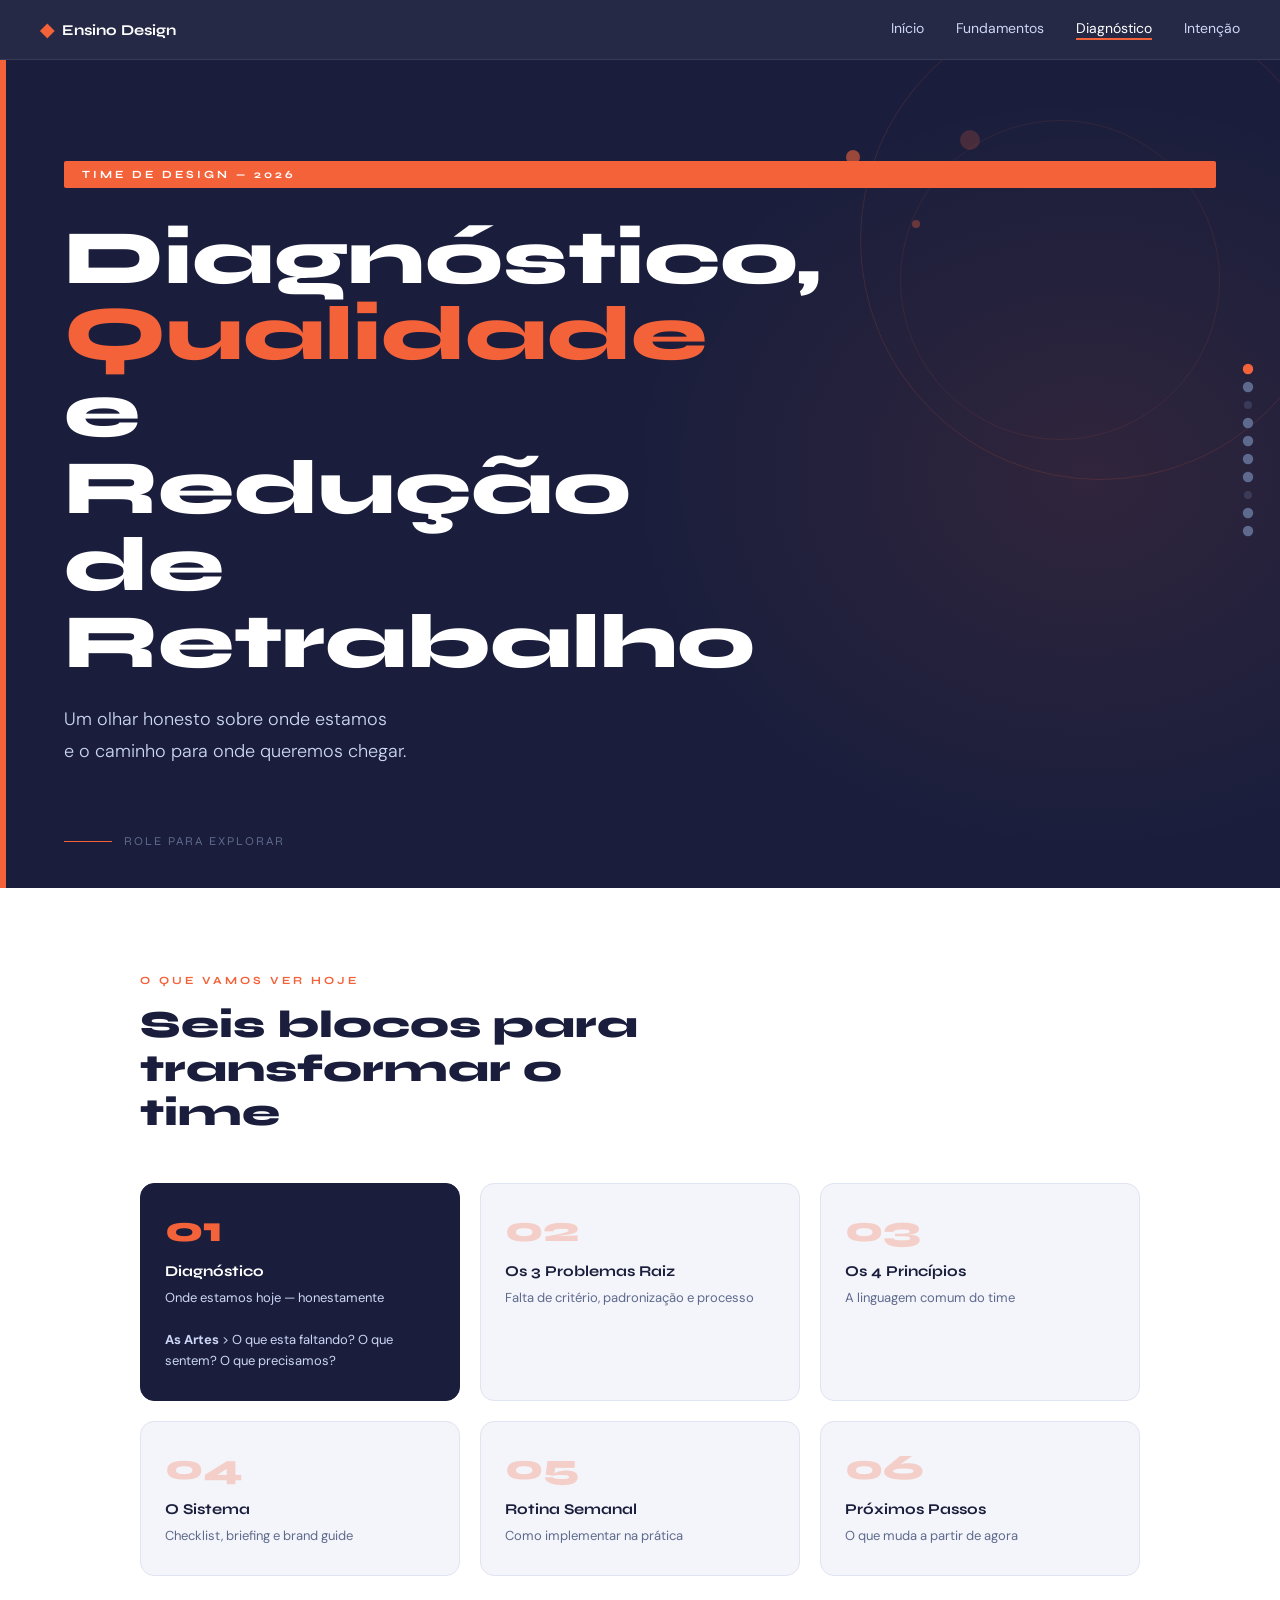
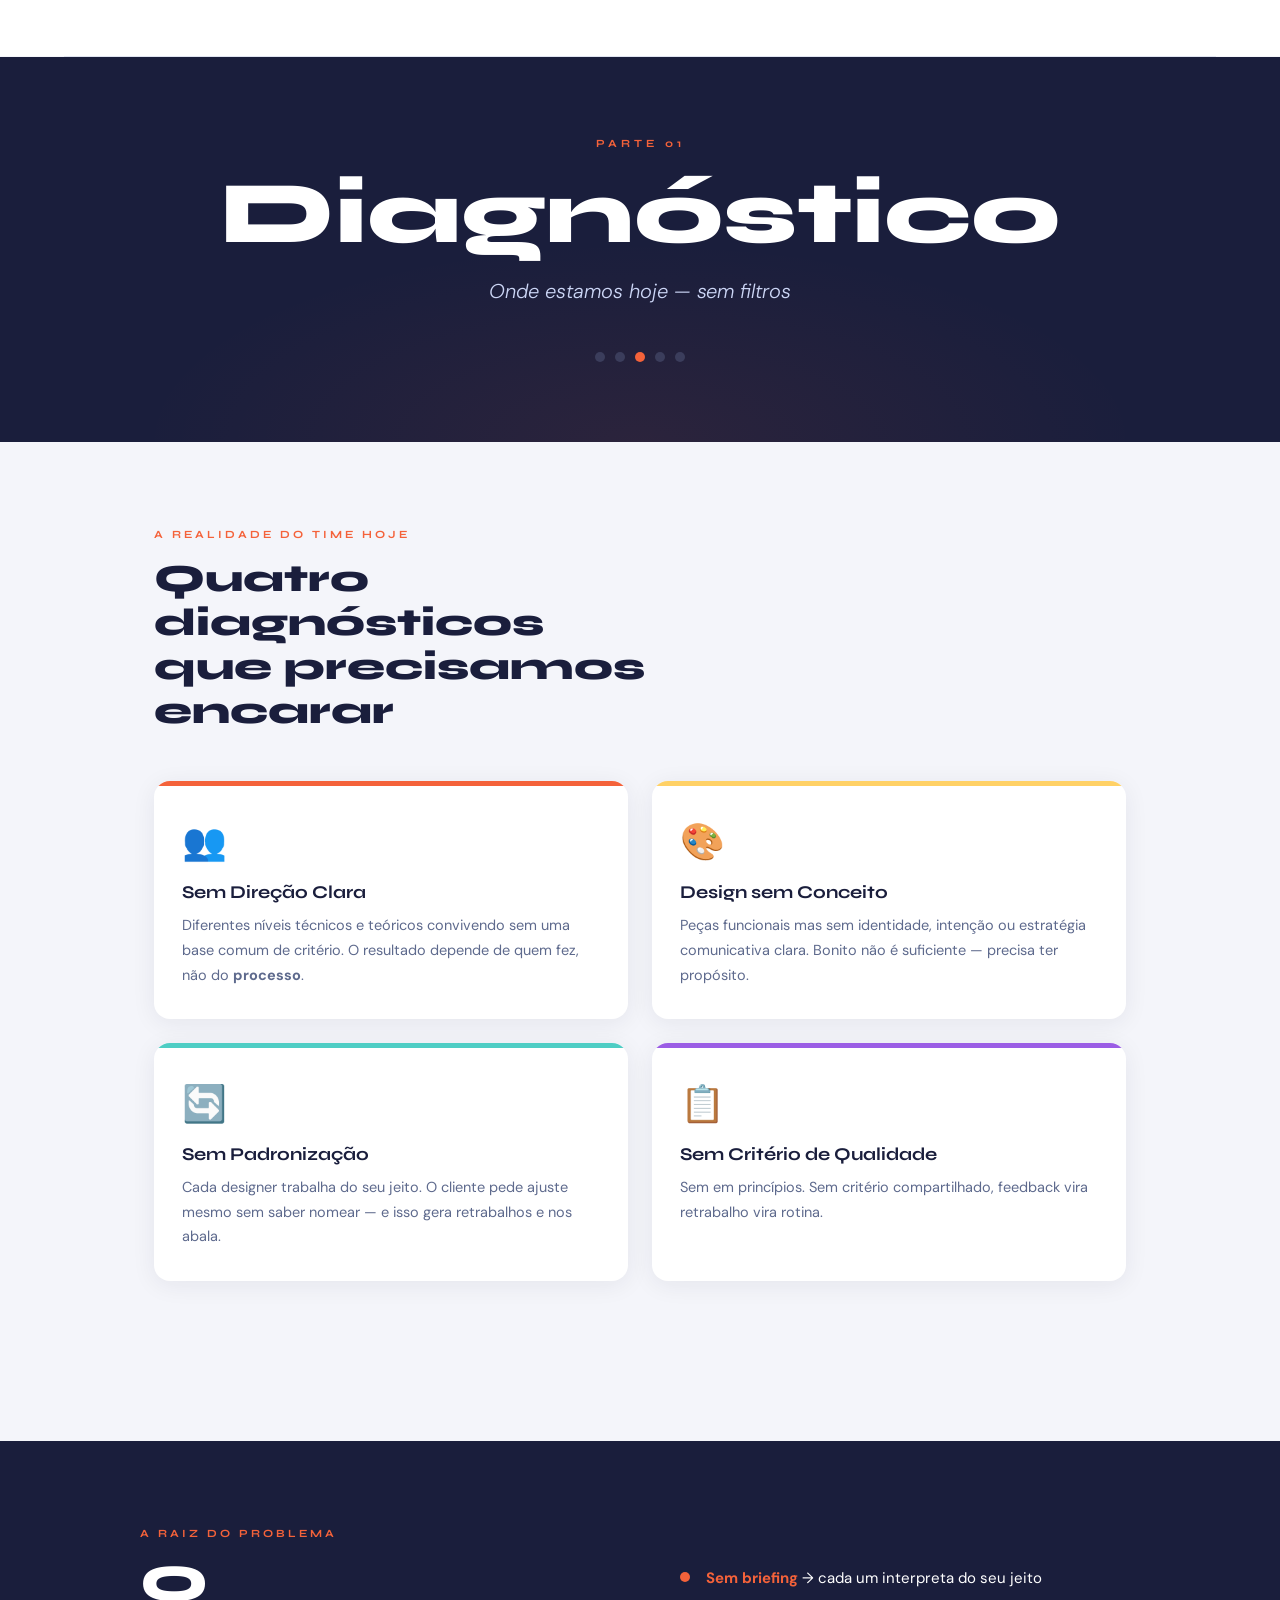
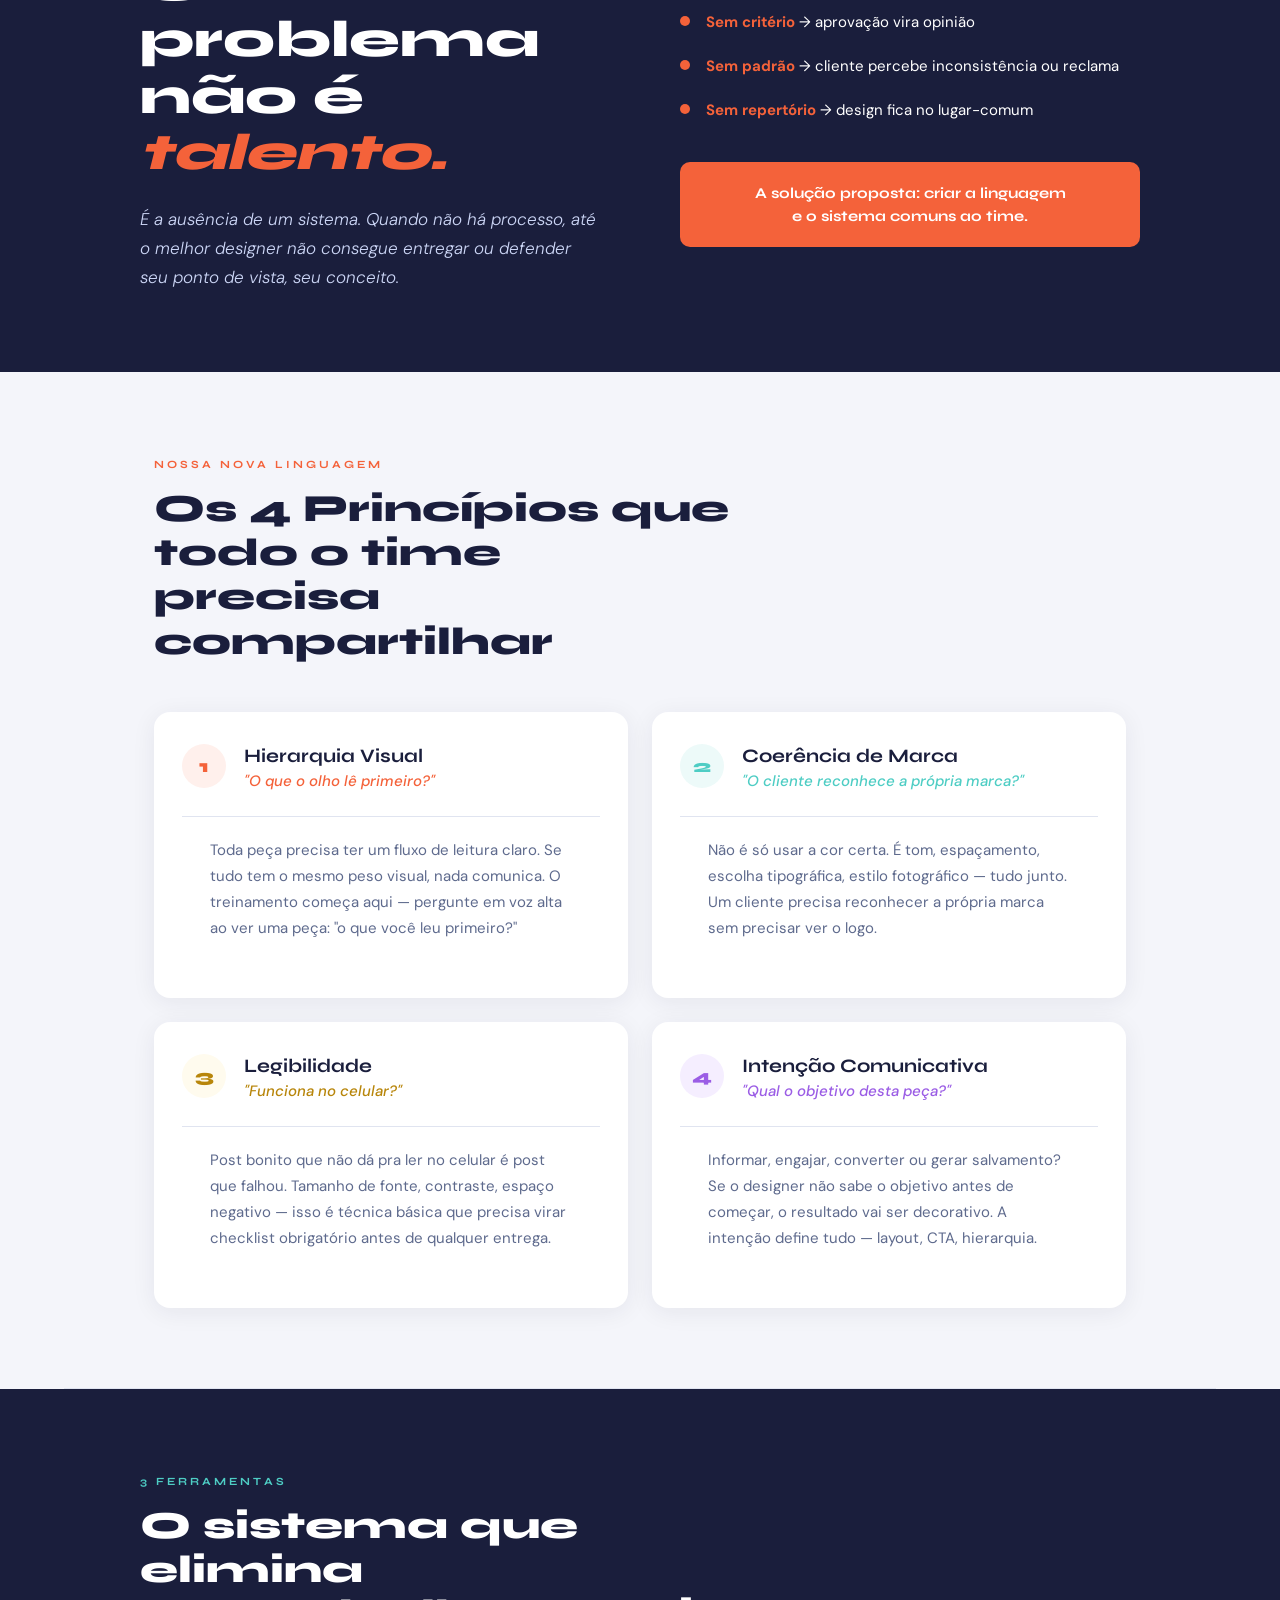
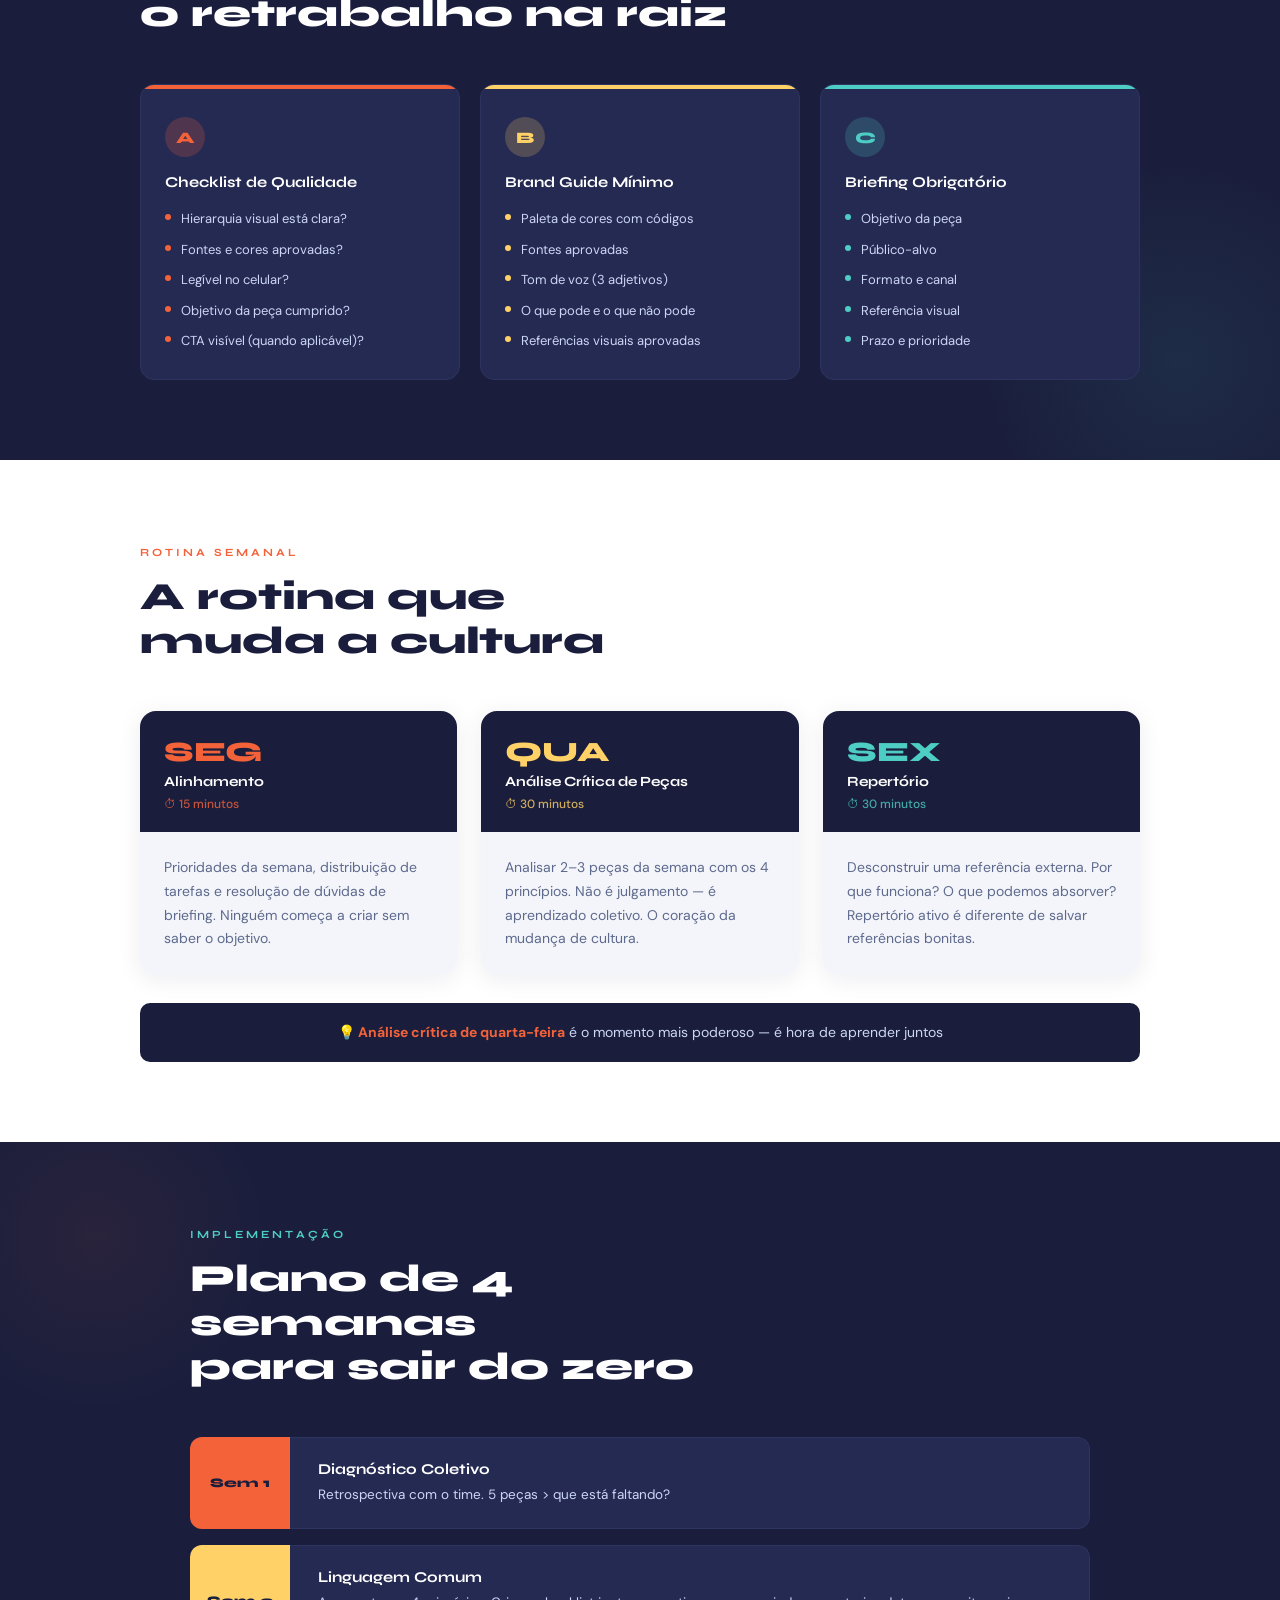
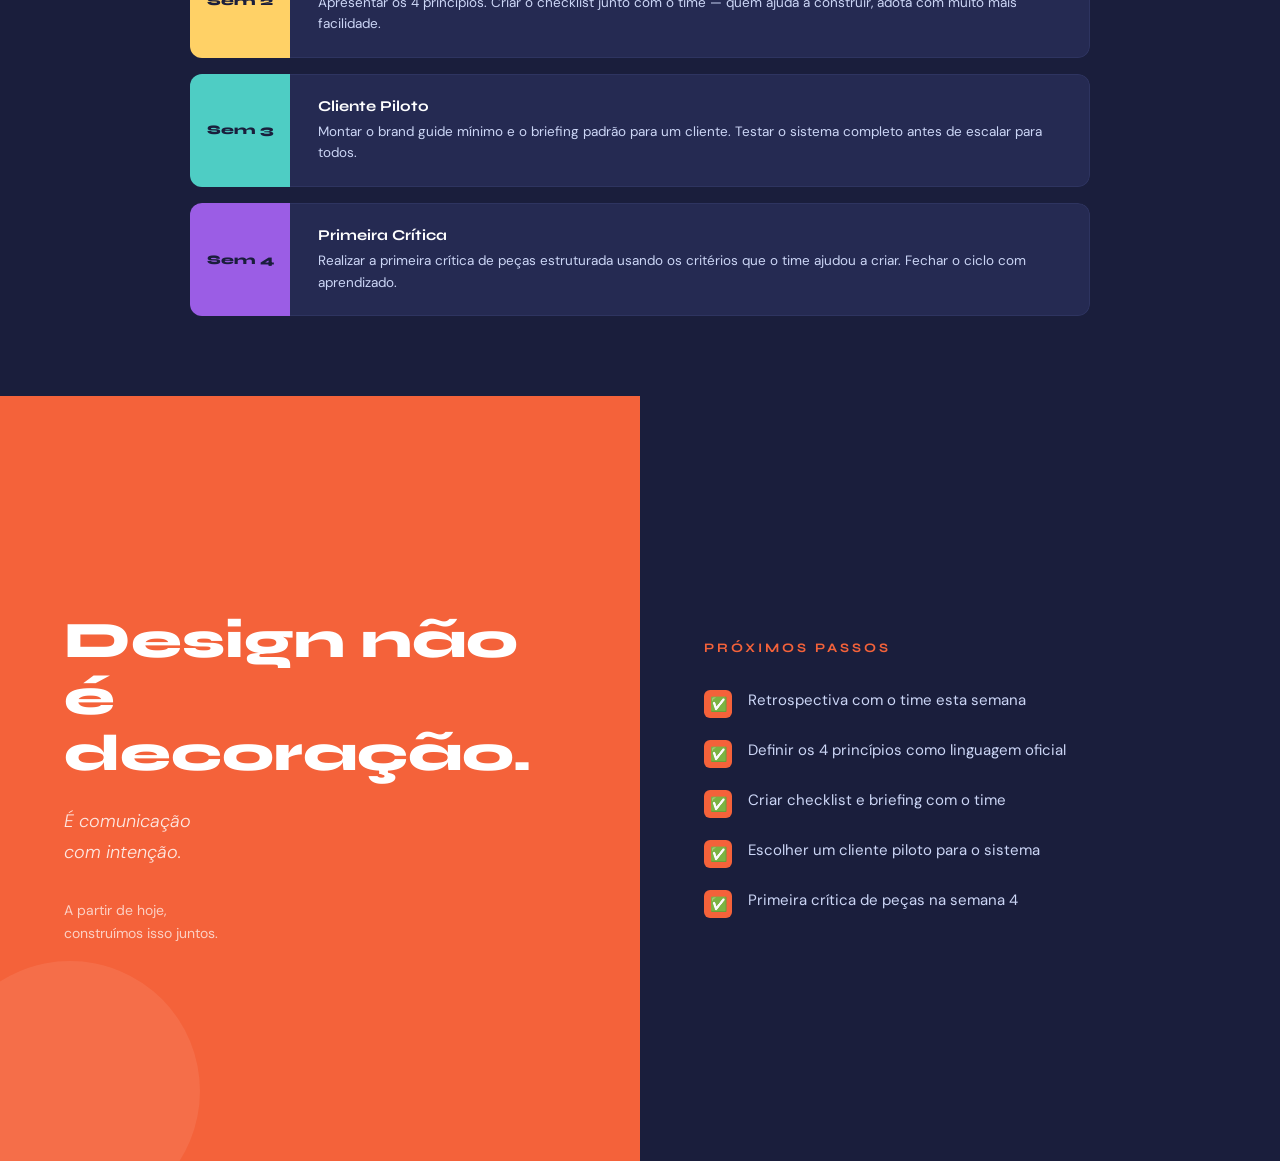
==== diagnostico-time-design.html @ b6995de9 "feat: lança centro de conhecimento em design Adiciona hub central (index.html) com navegação para 3 " ====
<!DOCTYPE html>
<html lang="pt-BR">

<head>
  <meta charset="UTF-8">
  <meta name="viewport" content="width=device-width, initial-scale=1.0">
  <title>Diagnóstico · Time de Design</title>
  <style>
    @import url('https://fonts.googleapis.com/css2?family=Syne:wght@400;600;700;800&family=DM+Sans:ital,wght@0,300;0,400;0,500;1,300&display=swap');

    *,
    *::before,
    *::after {
      box-sizing: border-box;
      margin: 0;
      padding: 0;
    }

    :root {
      --navy: #1A1E3C;
      --navy2: #252A52;
      --navy3: #2E3460;
      --coral: #F4623A;
      --teal: #4ECDC4;
      --yellow: #FFD166;
      --violet: #9B5DE5;
      --white: #FFFFFF;
      --light: #CCD6F6;
      --slate: #5e6a8d;
      --bg: #F4F5FA;
      --border: #E0E4F0;
    }

    html {
      scroll-behavior: smooth;
    }

    body {
      font-family: 'DM Sans', sans-serif;
      background: var(--bg);
      color: var(--navy);
      overflow-x: hidden;
    }

    /* ── UTILITIES ── */
    .section-tag {
      display: inline-block;
      font-family: 'Syne', sans-serif;
      font-size: 11px;
      font-weight: 700;
      letter-spacing: 3px;
      text-transform: uppercase;
      color: var(--coral);
      margin-bottom: 16px;
    }

    .fade-in {
      opacity: 0;
      transform: translateY(28px);
      transition: opacity 0.65s ease, transform 0.65s ease;
    }

    .fade-in.visible {
      opacity: 1;
      transform: translateY(0);
    }

    /* ══════════════════════════════
     SECTION 1 — HERO / CAPA
  ══════════════════════════════ */
    .hero {
      background: var(--navy);
      padding: 80px 64px 100px;
      position: relative;
      overflow: hidden;
      min-height: 92vh;
      display: flex;
      flex-direction: column;
      justify-content: center;
    }

    .hero::before {
      content: '';
      position: absolute;
      inset: 0;
      background: radial-gradient(ellipse 55% 70% at 85% 50%, #F4623A1A 0%, transparent 65%);
    }

    .hero-geo {
      position: absolute;
      right: -60px;
      top: -60px;
      width: 480px;
      height: 480px;
      border-radius: 50%;
      border: 1px solid rgba(244, 98, 58, 0.15);
    }

    .hero-geo2 {
      position: absolute;
      right: 60px;
      top: 60px;
      width: 320px;
      height: 320px;
      border-radius: 50%;
      border: 1px solid rgba(244, 98, 58, 0.1);
    }

    .hero-dot {
      position: absolute;
      border-radius: 50%;
      background: var(--coral);
    }

    .hero-accent {
      position: absolute;
      left: 0;
      top: 0;
      bottom: 0;
      width: 6px;
      background: var(--coral);
    }

    .hero-pill {
      display: inline-block;
      background: var(--coral);
      color: #fff;
      font-family: 'Syne', sans-serif;
      font-size: 11px;
      font-weight: 700;
      letter-spacing: 3px;
      text-transform: uppercase;
      padding: 7px 18px;
      border-radius: 2px;
      margin-bottom: 32px;
      position: relative;
    }

    .hero h1 {
      font-family: 'Syne', sans-serif;
      font-size: clamp(44px, 6vw, 80px);
      font-weight: 800;
      color: var(--white);
      line-height: 1.0;
      max-width: 700px;
      margin-bottom: 24px;
      position: relative;
    }

    .hero h1 span {
      color: var(--coral);
    }

    .hero-sub {
      color: var(--light);
      font-size: 18px;
      font-weight: 300;
      max-width: 500px;
      line-height: 1.75;
      position: relative;
    }

    .hero-scroll {
      position: absolute;
      bottom: 40px;
      left: 64px;
      display: flex;
      align-items: center;
      gap: 12px;
      color: var(--slate);
      font-size: 12px;
      font-family: 'Syne', sans-serif;
      letter-spacing: 2px;
      text-transform: uppercase;
    }

    .hero-scroll-line {
      width: 48px;
      height: 1px;
      background: var(--coral);
    }

    /* ══════════════════════════════
     SECTION 2 — AGENDA
  ══════════════════════════════ */
    .agenda-section {
      background: var(--white);
      padding: 80px 64px;
    }

    .agenda-inner {
      max-width: 1000px;
      margin: 0 auto;
    }

    .agenda-grid {
      display: grid;
      grid-template-columns: repeat(3, 1fr);
      gap: 20px;
      margin-top: 48px;
    }

    .agenda-card {
      background: var(--bg);
      border-radius: 14px;
      padding: 28px 24px;
      border: 1px solid var(--border);
      transition: transform 0.3s, box-shadow 0.3s;
      cursor: default;
    }

    .agenda-card:hover {
      transform: translateY(-5px);
      box-shadow: 0 12px 32px rgba(26, 30, 60, 0.10);
    }

    .agenda-num {
      font-family: 'Syne', sans-serif;
      font-size: 36px;
      font-weight: 800;
      color: var(--coral);
      opacity: 0.25;
      line-height: 1;
      margin-bottom: 14px;
    }

    .agenda-title {
      font-family: 'Syne', sans-serif;
      font-size: 15px;
      font-weight: 700;
      color: var(--navy);
      margin-bottom: 8px;
    }

    .agenda-desc {
      font-size: 13px;
      color: var(--slate);
      line-height: 1.6;
    }

    .agenda-card.highlight {
      background: var(--navy);
      border-color: var(--navy);
    }

    .agenda-card.highlight .agenda-num {
      color: var(--coral);
      opacity: 1;
    }

    .agenda-card.highlight .agenda-title {
      color: var(--white);
    }

    .agenda-card.highlight .agenda-desc {
      color: var(--light);
    }

    /* ══════════════════════════════
     SECTION 3 — DIAGNÓSTICO BANNER
  ══════════════════════════════ */
    .banner-section {
      background: var(--navy);
      padding: 80px 64px;
      text-align: center;
      position: relative;
      overflow: hidden;
    }

    .banner-section::before {
      content: '';
      position: absolute;
      inset: 0;
      background: radial-gradient(ellipse 60% 80% at 50% 100%, #F4623A14, transparent 65%);
    }

    .banner-part {
      font-family: 'Syne', sans-serif;
      font-size: 11px;
      font-weight: 700;
      letter-spacing: 4px;
      text-transform: uppercase;
      color: var(--coral);
      margin-bottom: 20px;
      position: relative;
    }

    .banner-section h2 {
      font-family: 'Syne', sans-serif;
      font-size: clamp(48px, 7vw, 88px);
      font-weight: 800;
      color: var(--white);
      line-height: 1;
      position: relative;
      margin-bottom: 20px;
    }

    .banner-section p {
      font-size: 20px;
      color: var(--light);
      font-weight: 300;
      font-style: italic;
      position: relative;
    }

    .banner-dots {
      display: flex;
      justify-content: center;
      gap: 10px;
      margin-top: 48px;
      position: relative;
    }

    .banner-dot {
      width: 10px;
      height: 10px;
      border-radius: 50%;
      background: var(--slate);
      opacity: 0.4;
    }

    .banner-dot.active {
      background: var(--coral);
      opacity: 1;
    }

    /* ══════════════════════════════
     SECTION 4 — REALIDADE
  ══════════════════════════════ */
    .reality-section {
      padding: 80px 64px;
      max-width: 1100px;
      margin: 0 auto;
    }

    .reality-grid {
      display: grid;
      grid-template-columns: repeat(2, 1fr);
      gap: 24px;
      margin-top: 48px;
    }

    .reality-card {
      background: var(--white);
      border-radius: 16px;
      overflow: hidden;
      box-shadow: 0 4px 24px rgba(26, 30, 60, 0.07);
      transition: transform 0.3s, box-shadow 0.3s;
      cursor: default;
    }

    .reality-card:hover {
      transform: translateY(-6px);
      box-shadow: 0 16px 40px rgba(26, 30, 60, 0.13);
    }

    .reality-bar {
      height: 5px;
    }

    .reality-card-body {
      padding: 32px 28px;
    }

    .reality-icon {
      font-size: 36px;
      margin-bottom: 16px;
      display: block;
    }

    .reality-title {
      font-family: 'Syne', sans-serif;
      font-size: 18px;
      font-weight: 700;
      color: var(--navy);
      margin-bottom: 10px;
    }

    .reality-desc {
      font-size: 14.5px;
      line-height: 1.7;
      color: var(--slate);
    }

    /* ══════════════════════════════
     SECTION 5 — O PROBLEMA
  ══════════════════════════════ */
    .problem-section {
      background: var(--navy);
      padding: 80px 64px;
      position: relative;
      overflow: hidden;
    }

    .problem-inner {
      max-width: 1000px;
      margin: 0 auto;
      display: grid;
      grid-template-columns: 1fr 1fr;
      gap: 80px;
      align-items: center;
    }

    .problem-left h2 {
      font-family: 'Syne', sans-serif;
      font-size: clamp(36px, 4vw, 54px);
      font-weight: 800;
      color: var(--white);
      line-height: 1.1;
      margin-bottom: 24px;
    }

    .problem-left h2 em {
      font-style: italic;
      color: var(--coral);
    }

    .problem-left p {
      font-size: 17px;
      color: var(--light);
      font-weight: 300;
      line-height: 1.7;
      font-style: italic;
    }

    .problem-items {
      display: flex;
      flex-direction: column;
      gap: 20px;
    }

    .problem-item {
      display: flex;
      gap: 16px;
      align-items: flex-start;
    }

    .problem-bullet {
      width: 10px;
      height: 10px;
      border-radius: 50%;
      background: var(--coral);
      flex-shrink: 0;
      margin-top: 6px;
    }

    .problem-text {
      font-size: 15px;
      color: var(--white);
      line-height: 1.6;
    }

    .problem-text strong {
      color: var(--coral);
    }

    .problem-cta {
      margin-top: 40px;
      background: var(--coral);
      border-radius: 10px;
      padding: 20px 28px;
      font-family: 'Syne', sans-serif;
      font-size: 15px;
      font-weight: 700;
      color: var(--white);
      text-align: center;
      line-height: 1.5;
    }

    /* ══════════════════════════════
     SECTION 6 — OS 4 PRINCÍPIOS
  ══════════════════════════════ */
    .principles-section {
      padding: 80px 64px;
      max-width: 1100px;
      margin: 0 auto;
    }

    .principles-grid {
      display: grid;
      grid-template-columns: repeat(2, 1fr);
      gap: 24px;
      margin-top: 48px;
    }

    .principle-card {
      background: var(--white);
      border-radius: 16px;
      overflow: hidden;
      box-shadow: 0 4px 24px rgba(26, 30, 60, 0.07);
      transition: transform 0.3s, box-shadow 0.3s;
      cursor: default;
    }

    .principle-card:hover {
      transform: translateY(-6px);
      box-shadow: 0 16px 40px rgba(26, 30, 60, 0.13);
    }

    .principle-top {
      padding: 32px 28px 24px;
      display: flex;
      align-items: flex-start;
      gap: 18px;
    }

    .principle-badge {
      width: 44px;
      height: 44px;
      border-radius: 50%;
      display: flex;
      align-items: center;
      justify-content: center;
      font-family: 'Syne', sans-serif;
      font-size: 18px;
      font-weight: 800;
      color: var(--navy);
      flex-shrink: 0;
    }

    .principle-heading {
      flex: 1;
    }

    .principle-title {
      font-family: 'Syne', sans-serif;
      font-size: 19px;
      font-weight: 700;
      color: var(--navy);
      margin-bottom: 4px;
    }

    .principle-q {
      font-size: 15px;
      font-weight: 500;
      font-style: italic;
      line-height: 1.4;
    }

    .principle-body {
      padding: 0 28px 28px;
      font-size: 15px;
      line-height: 1.75;
      color: var(--slate);
      border-top: 1px solid var(--border);
      padding-top: 20px;
      margin: 0 28px;
      margin-bottom: 28px;
    }

    /* ══════════════════════════════
     SECTION 7 — O SISTEMA
  ══════════════════════════════ */
    .system-section {
      background: var(--navy);
      padding: 80px 64px;
      position: relative;
      overflow: hidden;
    }

    .system-section::before {
      content: '';
      position: absolute;
      bottom: -100px;
      right: -100px;
      width: 400px;
      height: 400px;
      border-radius: 50%;
      background: radial-gradient(circle, #4ECDC415, transparent 70%);
    }

    .system-inner {
      max-width: 1000px;
      margin: 0 auto;
    }

    .system-grid {
      display: grid;
      grid-template-columns: repeat(3, 1fr);
      gap: 20px;
      margin-top: 48px;
    }

    .system-card {
      background: var(--navy2);
      border-radius: 14px;
      overflow: hidden;
      border: 1px solid var(--navy3);
      transition: transform 0.3s, box-shadow 0.3s;
      cursor: default;
    }

    .system-card:hover {
      transform: translateY(-5px);
      box-shadow: 0 16px 36px rgba(0, 0, 0, 0.3);
    }

    .system-card-top {
      height: 4px;
    }

    .system-card-body {
      padding: 28px 24px;
    }

    .system-letter {
      width: 40px;
      height: 40px;
      border-radius: 50%;
      display: flex;
      align-items: center;
      justify-content: center;
      font-family: 'Syne', sans-serif;
      font-size: 16px;
      font-weight: 800;
      color: var(--navy);
      margin-bottom: 16px;
    }

    .system-title {
      font-family: 'Syne', sans-serif;
      font-size: 15px;
      font-weight: 700;
      color: var(--white);
      margin-bottom: 18px;
    }

    .system-items {
      display: flex;
      flex-direction: column;
      gap: 11px;
    }

    .system-item {
      display: flex;
      align-items: flex-start;
      gap: 10px;
      font-size: 13px;
      color: var(--light);
      line-height: 1.5;
    }

    .system-item-dot {
      width: 6px;
      height: 6px;
      border-radius: 50%;
      flex-shrink: 0;
      margin-top: 5px;
    }

    /* ══════════════════════════════
     SECTION 8 — ROTINA SEMANAL
  ══════════════════════════════ */
    .routine-section {
      padding: 80px 64px;
      background: var(--white);
    }

    .routine-inner {
      max-width: 1000px;
      margin: 0 auto;
    }

    .routine-grid {
      display: grid;
      grid-template-columns: repeat(3, 1fr);
      gap: 24px;
      margin-top: 48px;
    }

    .routine-card {
      border-radius: 16px;
      overflow: hidden;
      box-shadow: 0 4px 24px rgba(26, 30, 60, 0.08);
      transition: transform 0.3s, box-shadow 0.3s;
      cursor: default;
    }

    .routine-card:hover {
      transform: translateY(-6px);
      box-shadow: 0 16px 40px rgba(26, 30, 60, 0.14);
    }

    .routine-header {
      background: var(--navy);
      padding: 24px 24px 20px;
      position: relative;
    }

    .routine-day {
      font-family: 'Syne', sans-serif;
      font-size: 28px;
      font-weight: 800;
      margin-bottom: 4px;
    }

    .routine-name {
      font-family: 'Syne', sans-serif;
      font-size: 14px;
      font-weight: 700;
      color: var(--white);
    }

    .routine-time {
      font-size: 12px;
      font-weight: 500;
      margin-top: 6px;
      opacity: 0.8;
    }

    .routine-body {
      background: var(--bg);
      padding: 24px;
      font-size: 14px;
      color: var(--slate);
      line-height: 1.7;
      min-height: 100px;
    }

    .routine-note {
      background: var(--navy);
      border-radius: 10px;
      padding: 18px 24px;
      margin-top: 28px;
      font-size: 14px;
      color: var(--light);
      line-height: 1.6;
      text-align: center;
    }

    .routine-note strong {
      color: var(--coral);
    }

    /* ══════════════════════════════
     SECTION 9 — PLANO 4 SEMANAS
  ══════════════════════════════ */
    .plan-section {
      background: var(--navy);
      padding: 80px 64px;
      position: relative;
      overflow: hidden;
    }

    .plan-section::before {
      content: '';
      position: absolute;
      top: -80px;
      left: -80px;
      width: 350px;
      height: 350px;
      border-radius: 50%;
      background: radial-gradient(circle, #F4623A12, transparent 70%);
    }

    .plan-inner {
      max-width: 900px;
      margin: 0 auto;
    }

    .plan-items {
      display: flex;
      flex-direction: column;
      gap: 16px;
      margin-top: 48px;
    }

    .plan-item {
      display: grid;
      grid-template-columns: 100px 1fr;
      gap: 0;
      border-radius: 12px;
      overflow: hidden;
      transition: transform 0.3s;
      cursor: default;
    }

    .plan-item:hover {
      transform: translateX(6px);
    }

    .plan-week {
      display: flex;
      align-items: center;
      justify-content: center;
      font-family: 'Syne', sans-serif;
      font-size: 13px;
      font-weight: 800;
      color: var(--navy);
      padding: 24px 12px;
      text-align: center;
    }

    .plan-content {
      background: var(--navy2);
      padding: 22px 28px;
      border: 1px solid var(--navy3);
      border-left: none;
      border-radius: 0 12px 12px 0;
    }

    .plan-title {
      font-family: 'Syne', sans-serif;
      font-size: 15px;
      font-weight: 700;
      color: var(--white);
      margin-bottom: 6px;
    }

    .plan-desc {
      font-size: 13.5px;
      color: var(--light);
      line-height: 1.6;
    }

    .plan-footer {
      margin-top: 32px;
      background: var(--coral);
      border-radius: 10px;
      padding: 18px 28px;
      text-align: center;
      font-family: 'Syne', sans-serif;
      font-size: 14px;
      font-weight: 700;
      color: var(--white);
    }

    /* ══════════════════════════════
     SECTION 10 — ENCERRAMENTO
  ══════════════════════════════ */
    .closing-section {
      display: grid;
      grid-template-columns: 1fr 1fr;
      min-height: 85vh;
    }

    .closing-left {
      background: var(--coral);
      padding: 80px 64px;
      display: flex;
      flex-direction: column;
      justify-content: center;
      position: relative;
      overflow: hidden;
    }

    .closing-left::before {
      content: '';
      position: absolute;
      bottom: -60px;
      left: -60px;
      width: 260px;
      height: 260px;
      border-radius: 50%;
      background: rgba(255, 255, 255, 0.08);
    }

    .closing-left h2 {
      font-family: 'Syne', sans-serif;
      font-size: clamp(36px, 4vw, 56px);
      font-weight: 800;
      color: var(--white);
      line-height: 1.1;
      position: relative;
      margin-bottom: 24px;
    }

    .closing-left p {
      font-size: 18px;
      color: rgba(255, 255, 255, 0.85);
      font-style: italic;
      font-weight: 300;
      line-height: 1.7;
      position: relative;
      margin-bottom: 32px;
    }

    .closing-left small {
      font-size: 14px;
      color: rgba(255, 255, 255, 0.7);
      position: relative;
      line-height: 1.6;
    }

    .closing-right {
      background: var(--navy);
      padding: 80px 64px;
      display: flex;
      flex-direction: column;
      justify-content: center;
    }

    .closing-right h3 {
      font-family: 'Syne', sans-serif;
      font-size: 13px;
      font-weight: 700;
      letter-spacing: 3px;
      text-transform: uppercase;
      color: var(--coral);
      margin-bottom: 32px;
    }

    .closing-steps {
      display: flex;
      flex-direction: column;
      gap: 20px;
    }

    .closing-step {
      display: flex;
      align-items: flex-start;
      gap: 16px;
    }

    .closing-check {
      width: 28px;
      height: 28px;
      border-radius: 6px;
      background: var(--coral);
      display: flex;
      align-items: center;
      justify-content: center;
      font-size: 14px;
      flex-shrink: 0;
      margin-top: 2px;
    }

    .closing-step-text {
      font-size: 15px;
      color: var(--light);
      line-height: 1.6;
    }

    /* ── NAV DOTS ── */
    .nav-dots {
      position: fixed;
      right: 28px;
      top: 50%;
      transform: translateY(-50%);
      display: flex;
      flex-direction: column;
      gap: 10px;
      z-index: 100;
    }

    .nav-dot {
      width: 8px;
      height: 8px;
      border-radius: 50%;
      background: var(--slate);
      opacity: 0.35;
      cursor: pointer;
      transition: all 0.3s;
      border: none;
      padding: 0;
    }

    .nav-dot.active,
    .nav-dot:hover {
      background: var(--coral);
      opacity: 1;
      transform: scale(1.3);
    }

    /* ── DIVIDER ── */
    .section-divider {
      height: 1px;
      background: var(--border);
      margin: 0 64px;
    }

    @media (max-width: 860px) {

      .hero,
      .agenda-section,
      .banner-section,
      .reality-section,
      .problem-section,
      .principles-section,
      .system-section,
      .routine-section,
      .plan-section {
        padding: 60px 32px;
      }

      .agenda-grid,
      .system-grid,
      .routine-grid {
        grid-template-columns: 1fr;
      }

      .reality-grid,
      .principles-grid {
        grid-template-columns: 1fr;
      }

      .problem-inner {
        grid-template-columns: 1fr;
        gap: 40px;
      }

      .closing-section {
        grid-template-columns: 1fr;
      }

      .closing-left,
      .closing-right {
        padding: 60px 32px;
      }

      .plan-item {
        grid-template-columns: 80px 1fr;
      }

      .nav-dots {
        display: none;
      }

      .section-divider {
        margin: 0 32px;
      }

      .hero-scroll {
        left: 32px;
      }
    }

  /* ── GLOBAL NAV HEADER ── */
  .site-header {
    position: fixed;
    top: 0; left: 0; right: 0;
    height: 60px;
    background: rgba(26, 30, 60, 0.95);
    backdrop-filter: blur(8px);
    -webkit-backdrop-filter: blur(8px);
    border-bottom: 1px solid rgba(255,255,255,0.08);
    display: flex;
    align-items: center;
    justify-content: space-between;
    padding: 0 40px;
    z-index: 200;
  }
  .site-header-logo {
    font-family: 'Syne', sans-serif;
    font-weight: 700;
    font-size: 15px;
    color: var(--white);
    text-decoration: none;
    display: flex;
    align-items: center;
    gap: 8px;
  }
  .site-header-logo-mark {
    color: var(--coral);
    font-size: 18px;
  }
  .site-header-nav {
    display: flex;
    align-items: center;
    gap: 32px;
  }
  .site-header-nav a {
    font-family: 'DM Sans', sans-serif;
    font-size: 14px;
    color: var(--light);
    text-decoration: none;
    position: relative;
    padding-bottom: 3px;
    transition: color 0.2s;
  }
  .site-header-nav a::after {
    content: '';
    position: absolute;
    bottom: 0; left: 0; right: 0;
    height: 2px;
    background: var(--coral);
    transform: scaleX(0);
    transition: transform 0.2s;
  }
  .site-header-nav a:hover,
  .site-header-nav a.active { color: var(--white); }
  .site-header-nav a:hover::after,
  .site-header-nav a.active::after { transform: scaleX(1); }
  .nav-hamburger {
    display: none;
    background: none;
    border: none;
    color: var(--white);
    font-size: 22px;
    cursor: pointer;
    padding: 4px 8px;
    line-height: 1;
  }
  .nav-mobile {
    display: none;
    position: fixed;
    top: 60px; left: 0; right: 0;
    background: var(--navy2, #252A52);
    flex-direction: column;
    padding: 8px 0;
    z-index: 199;
    border-bottom: 2px solid var(--coral);
  }
  .nav-mobile.open { display: flex; }
  .nav-mobile a {
    font-family: 'DM Sans', sans-serif;
    font-size: 16px;
    color: var(--light);
    text-decoration: none;
    padding: 14px 40px;
    transition: background 0.15s, color 0.15s;
  }
  .nav-mobile a:hover,
  .nav-mobile a.active {
    background: rgba(244,98,58,0.1);
    color: var(--white);
  }
  @media (max-width: 768px) {
    .site-header { padding: 0 24px; }
    .site-header-nav { display: none; }
    .nav-hamburger { display: block; }
  }
  body { padding-top: 60px; }
  </style>
</head>

<body>

  <header class="site-header">
    <a href="index.html" class="site-header-logo">
      <span class="site-header-logo-mark">◆</span>
      Ensino Design
    </a>
    <nav class="site-header-nav" aria-label="Navegação principal">
      <a href="index.html">Início</a>
      <a href="fundamentosdodesign.html">Fundamentos</a>
      <a href="diagnostico-time-design.html" class="active">Diagnóstico</a>
      <a href="intencao-comunicativa.html">Intenção</a>
    </nav>
    <button class="nav-hamburger" id="nav-hamburger" aria-label="Menu" aria-expanded="false">≡</button>
  </header>
  <nav class="nav-mobile" id="nav-mobile" aria-label="Navegação mobile">
    <a href="index.html">Início</a>
    <a href="fundamentosdodesign.html">Fundamentos</a>
    <a href="diagnostico-time-design.html" class="active">Diagnóstico</a>
    <a href="intencao-comunicativa.html">Intenção</a>
  </nav>

  <!-- NAV DOTS -->
  <nav class="nav-dots" aria-label="Navegação por seções">
    <button class="nav-dot active" data-section="0" title="Capa"></button>
    <button class="nav-dot" data-section="1" title="Agenda"></button>
    <button class="nav-dot" data-section="2" title="Diagnóstico"></button>
    <button class="nav-dot" data-section="3" title="Realidade"></button>
    <button class="nav-dot" data-section="4" title="O Problema"></button>
    <button class="nav-dot" data-section="5" title="4 Princípios"></button>
    <button class="nav-dot" data-section="6" title="O Sistema"></button>
    <button class="nav-dot" data-section="7" title="Rotina"></button>
    <button class="nav-dot" data-section="8" title="Plano"></button>
    <button class="nav-dot" data-section="9" title="Encerramento"></button>
  </nav>

  <!-- ══ 1. CAPA ══ -->
  <section class="hero" data-section="0">
    <div class="hero-accent"></div>
    <div class="hero-geo"></div>
    <div class="hero-geo2"></div>
    <div class="hero-dot" style="width:14px;height:14px;right:420px;top:90px;opacity:0.6"></div>
    <div class="hero-dot" style="width:8px;height:8px;right:360px;top:160px;opacity:0.35"></div>
    <div class="hero-dot" style="width:20px;height:20px;right:300px;top:70px;opacity:0.2"></div>

    <div class="hero-pill fade-in">Time de Design — 2026</div>
    <h1 class="fade-in" style="transition-delay:0.1s">
      Diagnóstico,<br>
      <span>Qualidade</span> e<br>
      Redução de<br>Retrabalho
    </h1>
    <p class="hero-sub fade-in" style="transition-delay:0.2s">
      Um olhar honesto sobre onde estamos<br>e o caminho para onde queremos chegar.
    </p>

    <div class="hero-scroll">
      <div class="hero-scroll-line"></div>
      Role para explorar
    </div>
  </section>

  <!-- ══ 2. AGENDA ══ -->
  <section class="agenda-section" data-section="1">
    <div class="agenda-inner fade-in">
      <div class="section-tag">O que vamos ver hoje</div>
      <h2
        style="font-family:'Syne',sans-serif;font-size:clamp(28px,3vw,40px);font-weight:800;color:var(--navy);max-width:560px;line-height:1.15">
        Seis blocos para<br>transformar o time
      </h2>
      <div class="agenda-grid">
        <div class="agenda-card highlight fade-in" style="transition-delay:0.05s">
          <div class="agenda-num">01</div>
          <div class="agenda-title">Diagnóstico</div>
          <div class="agenda-desc">Onde estamos hoje — honestamente</div> <br>
          <div class="agenda-desc"><strong>As Artes </strong> > O que esta faltando? O que sentem? O que precisamos?
          </div>
        </div>
        <div class="agenda-card fade-in" style="transition-delay:0.1s">
          <div class="agenda-num">02</div>
          <div class="agenda-title">Os 3 Problemas Raiz</div>
          <div class="agenda-desc">Falta de critério, padronização e processo</div>
        </div>
        <div class="agenda-card fade-in" style="transition-delay:0.15s">
          <div class="agenda-num">03</div>
          <div class="agenda-title">Os 4 Princípios</div>
          <div class="agenda-desc">A linguagem comum do time</div>
        </div>
        <div class="agenda-card fade-in" style="transition-delay:0.2s">
          <div class="agenda-num">04</div>
          <div class="agenda-title">O Sistema</div>
          <div class="agenda-desc">Checklist, briefing e brand guide</div>
        </div>
        <div class="agenda-card fade-in" style="transition-delay:0.25s">
          <div class="agenda-num">05</div>
          <div class="agenda-title">Rotina Semanal</div>
          <div class="agenda-desc">Como implementar na prática</div>
        </div>
        <div class="agenda-card fade-in" style="transition-delay:0.3s">
          <div class="agenda-num">06</div>
          <div class="agenda-title">Próximos Passos</div>
          <div class="agenda-desc">O que muda a partir de agora</div>
        </div>
      </div>
    </div>
  </section>

  <div class="section-divider"></div>

  <!-- ══ 3. BANNER DIAGNÓSTICO ══ -->
  <section class="banner-section" data-section="2">
    <div class="banner-part fade-in">Parte 01</div>
    <h2 class="fade-in" style="transition-delay:0.1s">Diagnóstico</h2>
    <p class="fade-in" style="transition-delay:0.2s">Onde estamos hoje — sem filtros</p>
    <div class="banner-dots fade-in" style="transition-delay:0.3s">
      <div class="banner-dot"></div>
      <div class="banner-dot"></div>
      <div class="banner-dot active"></div>
      <div class="banner-dot"></div>
      <div class="banner-dot"></div>
    </div>
  </section>

  <!-- ══ 4. REALIDADE ══ -->
  <section style="padding:0 0 80px;background:var(--bg)" data-section="3">
    <div class="reality-section" style="padding-top:80px">
      <div class="section-tag fade-in">A realidade do time hoje</div>
      <h2 class="fade-in"
        style="font-family:'Syne',sans-serif;font-size:clamp(28px,3vw,40px);font-weight:800;color:var(--navy);max-width:520px;line-height:1.15;transition-delay:0.05s">
        Quatro diagnósticos<br>que precisamos encarar
      </h2>
      <div class="reality-grid">
        <div class="reality-card fade-in" style="transition-delay:0.1s">
          <div class="reality-bar" style="background:var(--coral)"></div>
          <div class="reality-card-body">
            <span class="reality-icon">👥</span>
            <div class="reality-title">Sem Direção Clara</div>
            <div class="reality-desc">Diferentes níveis técnicos e teóricos convivendo sem uma base comum de critério. O
              resultado depende de quem fez, não do <strong>processo</strong>.</div>
          </div>
        </div>
        <div class="reality-card fade-in" style="transition-delay:0.15s">
          <div class="reality-bar" style="background:var(--yellow)"></div>
          <div class="reality-card-body">
            <span class="reality-icon">🎨</span>
            <div class="reality-title">Design sem Conceito</div>
            <div class="reality-desc">Peças funcionais mas sem identidade, intenção ou estratégia comunicativa clara.
              Bonito não é suficiente — precisa ter propósito.</div>
          </div>
        </div>
        <div class="reality-card fade-in" style="transition-delay:0.2s">
          <div class="reality-bar" style="background:var(--teal)"></div>
          <div class="reality-card-body">
            <span class="reality-icon">🔄</span>
            <div class="reality-title">Sem Padronização</div>
            <div class="reality-desc">Cada designer trabalha do seu jeito. O cliente pede ajuste mesmo sem
              saber nomear — e isso gera retrabalhos e nos abala.</div>
          </div>
        </div>
        <div class="reality-card fade-in" style="transition-delay:0.25s">
          <div class="reality-bar" style="background:var(--violet)"></div>
          <div class="reality-card-body">
            <span class="reality-icon">📋</span>
            <div class="reality-title">Sem Critério de Qualidade</div>
            <div class="reality-desc">Sem em princípios. Sem critério compartilhado,
              feedback vira retrabalho vira rotina.</div>
          </div>
        </div>
      </div>
    </div>
  </section>

  <!-- ══ 5. O PROBLEMA ══ -->
  <section class="problem-section" data-section="4">
    <div class="problem-inner">
      <div class="problem-left fade-in">
        <div class="section-tag">A raiz do problema</div>
        <h2>O problema<br>não é <em>talento.</em></h2>
        <p>É a ausência de um sistema. Quando não há processo, até o melhor designer não consegue entregar ou defender
          seu ponto de vista, seu conceito.</p>
      </div>
      <div class="fade-in" style="transition-delay:0.15s">
        <div class="problem-items">
          <div class="problem-item">
            <div class="problem-bullet"></div>
            <div class="problem-text"><strong>Sem briefing</strong> → cada um interpreta do seu jeito</div>
          </div>
          <div class="problem-item">
            <div class="problem-bullet"></div>
            <div class="problem-text"><strong>Sem critério</strong> → aprovação vira opinião</div>
          </div>
          <div class="problem-item">
            <div class="problem-bullet"></div>
            <div class="problem-text"><strong>Sem padrão</strong> → cliente percebe inconsistência ou reclama</div>
          </div>
          <div class="problem-item">
            <div class="problem-bullet"></div>
            <div class="problem-text"><strong>Sem repertório</strong> → design fica no lugar-comum</div>
          </div>
        </div>
        <div class="problem-cta">
          A solução proposta: criar a linguagem<br>e o sistema comuns ao time.
        </div>
      </div>
    </div>
  </section>

  <!-- ══ 6. OS 4 PRINCÍPIOS ══ -->
  <section class="principles-section" data-section="5">
    <div class="section-tag fade-in">Nossa nova linguagem</div>
    <h2 class="fade-in"
      style="font-family:'Syne',sans-serif;font-size:clamp(28px,3vw,40px);font-weight:800;color:var(--navy);max-width:580px;line-height:1.15;transition-delay:0.05s">
      Os 4 Princípios que<br>todo o time precisa compartilhar
    </h2>
    <div class="principles-grid">

      <div class="principle-card fade-in" style="transition-delay:0.1s">
        <div class="principle-top">
          <div class="principle-badge" style="background:#FFF0EC;color:var(--coral)">1</div>
          <div class="principle-heading">
            <div class="principle-title">Hierarquia Visual</div>
            <div class="principle-q" style="color:var(--coral)">"O que o olho lê primeiro?"</div>
          </div>
        </div>
        <div class="principle-body">
          Toda peça precisa ter um fluxo de leitura claro. Se tudo tem o mesmo peso visual, nada comunica. O treinamento
          começa aqui — pergunte em voz alta ao ver uma peça: "o que você leu primeiro?"
        </div>
      </div>

      <div class="principle-card fade-in" style="transition-delay:0.15s">
        <div class="principle-top">
          <div class="principle-badge" style="background:#EDFAF9;color:var(--teal)">2</div>
          <div class="principle-heading">
            <div class="principle-title">Coerência de Marca</div>
            <div class="principle-q" style="color:var(--teal)">"O cliente reconhece a própria marca?"</div>
          </div>
        </div>
        <div class="principle-body">
          Não é só usar a cor certa. É tom, espaçamento, escolha tipográfica, estilo fotográfico — tudo junto. Um
          cliente precisa reconhecer a própria marca sem precisar ver o logo.
        </div>
      </div>

      <div class="principle-card fade-in" style="transition-delay:0.2s">
        <div class="principle-top">
          <div class="principle-badge" style="background:#FFFBEE;color:#B8860B">3</div>
          <div class="principle-heading">
            <div class="principle-title">Legibilidade</div>
            <div class="principle-q" style="color:#B8860B">"Funciona no celular?"</div>
          </div>
        </div>
        <div class="principle-body">
          Post bonito que não dá pra ler no celular é post que falhou. Tamanho de fonte, contraste, espaço negativo —
          isso é técnica básica que precisa virar checklist obrigatório antes de qualquer entrega.
        </div>
      </div>

      <div class="principle-card fade-in" style="transition-delay:0.25s">
        <div class="principle-top">
          <div class="principle-badge" style="background:#F5EEFF;color:var(--violet)">4</div>
          <div class="principle-heading">
            <div class="principle-title">Intenção Comunicativa</div>
            <div class="principle-q" style="color:var(--violet)">"Qual o objetivo desta peça?"</div>
          </div>
        </div>
        <div class="principle-body">
          Informar, engajar, converter ou gerar salvamento? Se o designer não sabe o objetivo antes de começar, o
          resultado vai ser decorativo. A intenção define tudo — layout, CTA, hierarquia.
        </div>
      </div>

    </div>
  </section>

  <div class="section-divider"></div>

  <!-- ══ 7. O SISTEMA ══ -->
  <section class="system-section" data-section="6">
    <div class="system-inner">
      <div class="section-tag fade-in" style="color:var(--teal)">3 Ferramentas</div>
      <h2 class="fade-in"
        style="font-family:'Syne',sans-serif;font-size:clamp(28px,3vw,40px);font-weight:800;color:var(--white);max-width:620px;line-height:1.15;transition-delay:0.05s">
        O sistema que elimina<br>o retrabalho na raiz
      </h2>
      <div class="system-grid">

        <div class="system-card fade-in" style="transition-delay:0.1s">
          <div class="system-card-top" style="background:var(--coral)"></div>
          <div class="system-card-body">
            <div class="system-letter" style="background:#F4623A33;color:var(--coral)">A</div>
            <div class="system-title">Checklist de Qualidade</div>
            <div class="system-items">
              <div class="system-item">
                <div class="system-item-dot" style="background:var(--coral)"></div>Hierarquia visual está clara?
              </div>
              <div class="system-item">
                <div class="system-item-dot" style="background:var(--coral)"></div>Fontes e cores aprovadas?
              </div>
              <div class="system-item">
                <div class="system-item-dot" style="background:var(--coral)"></div>Legível no celular?
              </div>
              <div class="system-item">
                <div class="system-item-dot" style="background:var(--coral)"></div>Objetivo da peça cumprido?
              </div>
              <div class="system-item">
                <div class="system-item-dot" style="background:var(--coral)"></div>CTA visível (quando aplicável)?
              </div>
            </div>
          </div>
        </div>

        <div class="system-card fade-in" style="transition-delay:0.15s">
          <div class="system-card-top" style="background:var(--yellow)"></div>
          <div class="system-card-body">
            <div class="system-letter" style="background:#FFD16633;color:var(--yellow)">B</div>
            <div class="system-title">Brand Guide Mínimo</div>
            <div class="system-items">
              <div class="system-item">
                <div class="system-item-dot" style="background:var(--yellow)"></div>Paleta de cores com códigos
              </div>
              <div class="system-item">
                <div class="system-item-dot" style="background:var(--yellow)"></div>Fontes aprovadas
              </div>
              <div class="system-item">
                <div class="system-item-dot" style="background:var(--yellow)"></div>Tom de voz (3 adjetivos)
              </div>
              <div class="system-item">
                <div class="system-item-dot" style="background:var(--yellow)"></div>O que pode e o que não pode
              </div>
              <div class="system-item">
                <div class="system-item-dot" style="background:var(--yellow)"></div>Referências visuais aprovadas
              </div>
            </div>
          </div>
        </div>

        <div class="system-card fade-in" style="transition-delay:0.2s">
          <div class="system-card-top" style="background:var(--teal)"></div>
          <div class="system-card-body">
            <div class="system-letter" style="background:#4ECDC433;color:var(--teal)">C</div>
            <div class="system-title">Briefing Obrigatório</div>
            <div class="system-items">
              <div class="system-item">
                <div class="system-item-dot" style="background:var(--teal)"></div>Objetivo da peça
              </div>
              <div class="system-item">
                <div class="system-item-dot" style="background:var(--teal)"></div>Público-alvo
              </div>
              <div class="system-item">
                <div class="system-item-dot" style="background:var(--teal)"></div>Formato e canal
              </div>
              <div class="system-item">
                <div class="system-item-dot" style="background:var(--teal)"></div>Referência visual
              </div>
              <div class="system-item">
                <div class="system-item-dot" style="background:var(--teal)"></div>Prazo e prioridade
              </div>
            </div>
          </div>
        </div>

      </div>
    </div>
  </section>

  <!-- ══ 8. ROTINA SEMANAL ══ -->
  <section class="routine-section" data-section="7">
    <div class="routine-inner">
      <div class="section-tag fade-in">Rotina semanal</div>
      <h2 class="fade-in"
        style="font-family:'Syne',sans-serif;font-size:clamp(28px,3vw,40px);font-weight:800;color:var(--navy);max-width:580px;line-height:1.15;transition-delay:0.05s">
        A rotina que<br>muda a cultura
      </h2>
      <div class="routine-grid">

        <div class="routine-card fade-in" style="transition-delay:0.1s">
          <div class="routine-header">
            <div class="routine-day" style="color:var(--coral)">SEG</div>
            <div class="routine-name">Alinhamento</div>
            <div class="routine-time" style="color:var(--coral)">⏱ 15 minutos</div>
          </div>
          <div class="routine-body">
            Prioridades da semana, distribuição de tarefas e resolução de dúvidas de briefing. Ninguém começa a criar
            sem saber o objetivo.
          </div>
        </div>

        <div class="routine-card fade-in" style="transition-delay:0.15s">
          <div class="routine-header">
            <div class="routine-day" style="color:var(--yellow)">QUA</div>
            <div class="routine-name">Análise Crítica de Peças</div>
            <div class="routine-time" style="color:var(--yellow)">⏱ 30 minutos</div>
          </div>
          <div class="routine-body">
            Analisar 2–3 peças da semana com os 4 princípios. Não é julgamento — é aprendizado coletivo. O coração da
            mudança de cultura.
          </div>
        </div>

        <div class="routine-card fade-in" style="transition-delay:0.2s">
          <div class="routine-header">
            <div class="routine-day" style="color:var(--teal)">SEX</div>
            <div class="routine-name">Repertório</div>
            <div class="routine-time" style="color:var(--teal)">⏱ 30 minutos</div>
          </div>
          <div class="routine-body">
            Desconstruir uma referência externa. Por que funciona? O que podemos absorver? Repertório ativo é diferente
            de salvar referências bonitas.
          </div>
        </div>

      </div>
      <div class="routine-note fade-in" style="transition-delay:0.25s">
        <strong>💡 Análise crítica de quarta-feira</strong> é o momento mais poderoso — é hora de aprender juntos
      </div>
    </div>
  </section>

  <!-- ══ 9. PLANO 4 SEMANAS ══ -->
  <section class="plan-section" data-section="8">
    <div class="plan-inner">
      <div class="section-tag fade-in" style="color:var(--teal)">Implementação</div>
      <h2 class="fade-in"
        style="font-family:'Syne',sans-serif;font-size:clamp(28px,3vw,40px);font-weight:800;color:var(--white);max-width:580px;line-height:1.15;transition-delay:0.05s">
        Plano de 4 semanas<br>para sair do zero
      </h2>
      <div class="plan-items">
        <div class="plan-item fade-in" style="transition-delay:0.1s">
          <div class="plan-week" style="background:var(--coral)">Sem 1</div>
          <div class="plan-content">
            <div class="plan-title">Diagnóstico Coletivo</div>
            <div class="plan-desc">Retrospectiva com o time. 5 peças > que está faltando? </div>
          </div>

        </div>
        <div class="plan-item fade-in" style="transition-delay:0.15s">
          <div class="plan-week" style="background:var(--yellow);color:var(--navy)">Sem 2</div>
          <div class="plan-content">
            <div class="plan-title">Linguagem Comum</div>
            <div class="plan-desc">Apresentar os 4 princípios. Criar o checklist junto com o time — quem ajuda a
              construir, adota com muito mais facilidade.</div>
          </div>
        </div>
        <div class="plan-item fade-in" style="transition-delay:0.2s">
          <div class="plan-week" style="background:var(--teal);color:var(--navy)">Sem 3</div>
          <div class="plan-content">
            <div class="plan-title">Cliente Piloto</div>
            <div class="plan-desc">Montar o brand guide mínimo e o briefing padrão para um cliente. Testar o sistema
              completo antes de escalar para todos.</div>
          </div>
        </div>
        <div class="plan-item fade-in" style="transition-delay:0.25s">
          <div class="plan-week" style="background:var(--violet)">Sem 4</div>
          <div class="plan-content">
            <div class="plan-title">Primeira Crítica</div>
            <div class="plan-desc">Realizar a primeira crítica de peças estruturada usando os critérios que o time
              ajudou a criar. Fechar o ciclo com aprendizado.</div>
          </div>
        </div>
      </div>
      <!-- <div class="plan-footer fade-in" style="transition-delay:0.3s">
        Não implemente tudo de uma vez. Uma mudança por semana gera resultado duradouro.
      </div> -->
    </div>
  </section>

  <!-- ══ 10. ENCERRAMENTO ══ -->
  <section class="closing-section" data-section="9">
    <div class="closing-left fade-in">
      <h2>Design não é<br>decoração.</h2>
      <p>É comunicação<br>com intenção.</p>
      <small>A partir de hoje,<br>construímos isso juntos.</small>
    </div>
    <div class="closing-right fade-in" style="transition-delay:0.15s">
      <h3>Próximos Passos</h3>
      <div class="closing-steps">
        <div class="closing-step">
          <div class="closing-check">✅</div>
          <div class="closing-step-text">Retrospectiva com o time esta semana</div>
        </div>
        <div class="closing-step">
          <div class="closing-check">✅</div>
          <div class="closing-step-text">Definir os 4 princípios como linguagem oficial</div>
        </div>
        <div class="closing-step">
          <div class="closing-check">✅</div>
          <div class="closing-step-text">Criar checklist e briefing com o time</div>
        </div>
        <div class="closing-step">
          <div class="closing-check">✅</div>
          <div class="closing-step-text">Escolher um cliente piloto para o sistema</div>
        </div>
        <div class="closing-step">
          <div class="closing-check">✅</div>
          <div class="closing-step-text">Primeira crítica de peças na semana 4</div>
        </div>
      </div>
    </div>
  </section>

  <script>
    // Fade-in on scroll
    const observer = new IntersectionObserver((entries) => {
      entries.forEach(entry => {
        if (entry.isIntersecting) {
          entry.target.classList.add('visible');
          observer.unobserve(entry.target);
        }
      });
    }, { threshold: 0.1 });

    document.querySelectorAll('.fade-in').forEach(el => observer.observe(el));

    // Nav dots — active on scroll
    const sections = document.querySelectorAll('[data-section]');
    const dots = document.querySelectorAll('.nav-dot');

    const sectionObserver = new IntersectionObserver((entries) => {
      entries.forEach(entry => {
        if (entry.isIntersecting) {
          const idx = entry.target.dataset.section;
          dots.forEach(d => d.classList.remove('active'));
          const dot = document.querySelector(`.nav-dot[data-section="${idx}"]`);
          if (dot) dot.classList.add('active');
        }
      });
    }, { threshold: 0.4 });

    sections.forEach(s => sectionObserver.observe(s));

    // Click on dot scrolls to section
    dots.forEach(dot => {
      dot.addEventListener('click', () => {
        const idx = dot.dataset.section;
        const target = document.querySelector(`[data-section="${idx}"]`);
        if (target) target.scrollIntoView({ behavior: 'smooth' });
      });
    });

    const hamburger = document.getElementById('nav-hamburger');
    const mobileMenu = document.getElementById('nav-mobile');
    hamburger.addEventListener('click', () => {
      const isOpen = mobileMenu.classList.toggle('open');
      hamburger.setAttribute('aria-expanded', isOpen);
      hamburger.textContent = isOpen ? '✕' : '≡';
    });
  </script>
</body>

</html>
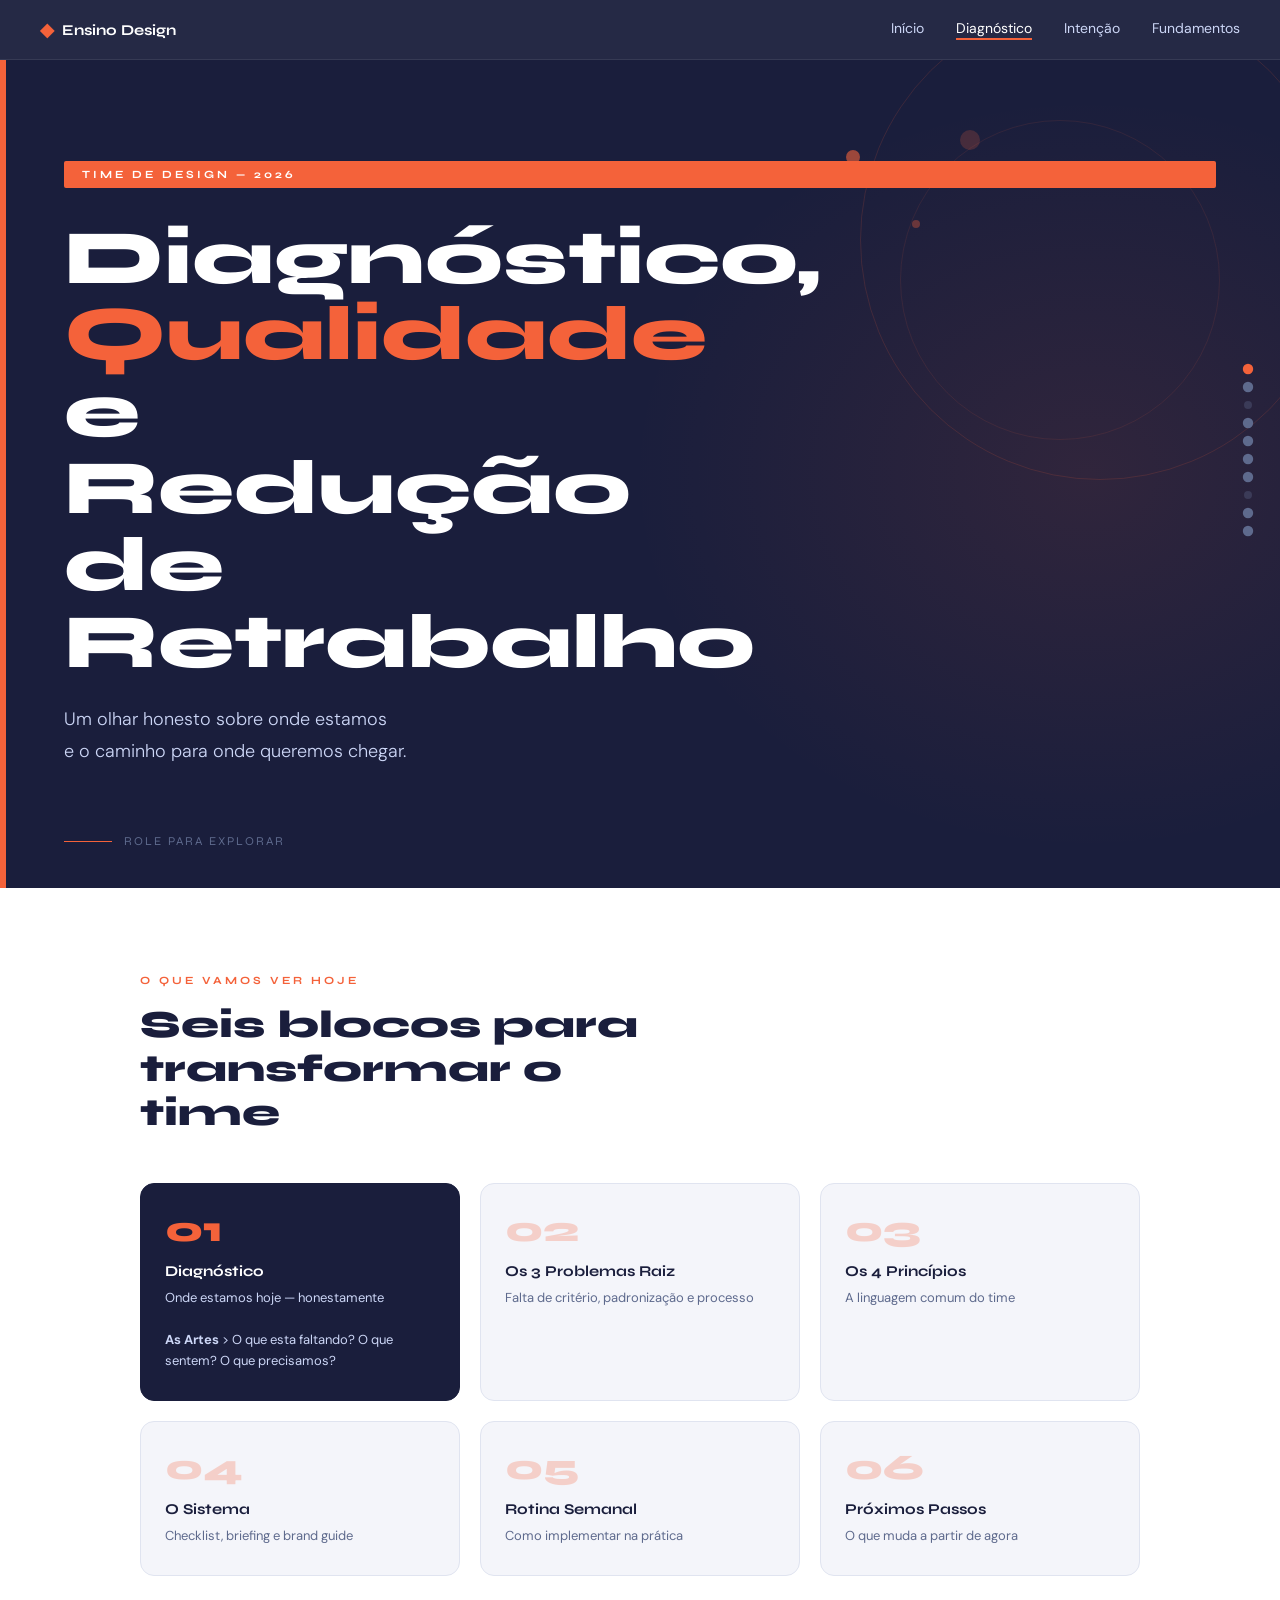
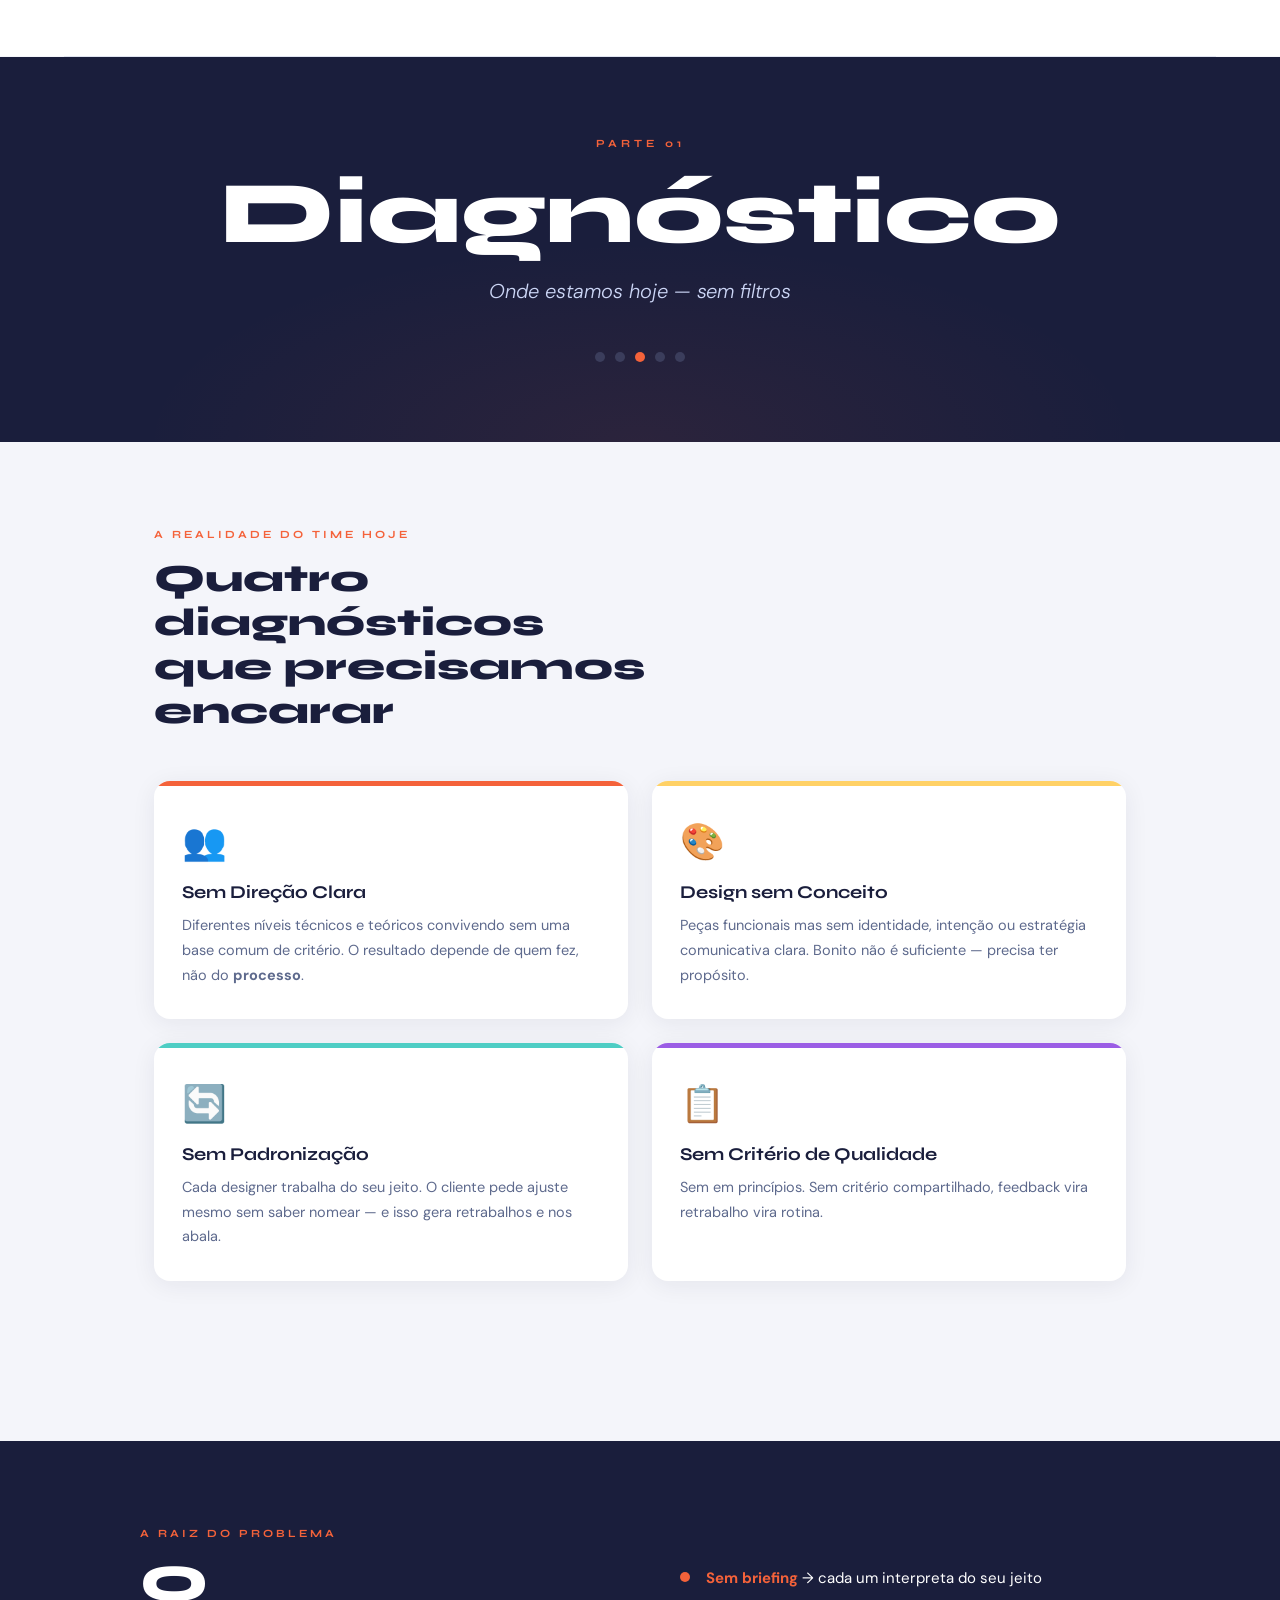
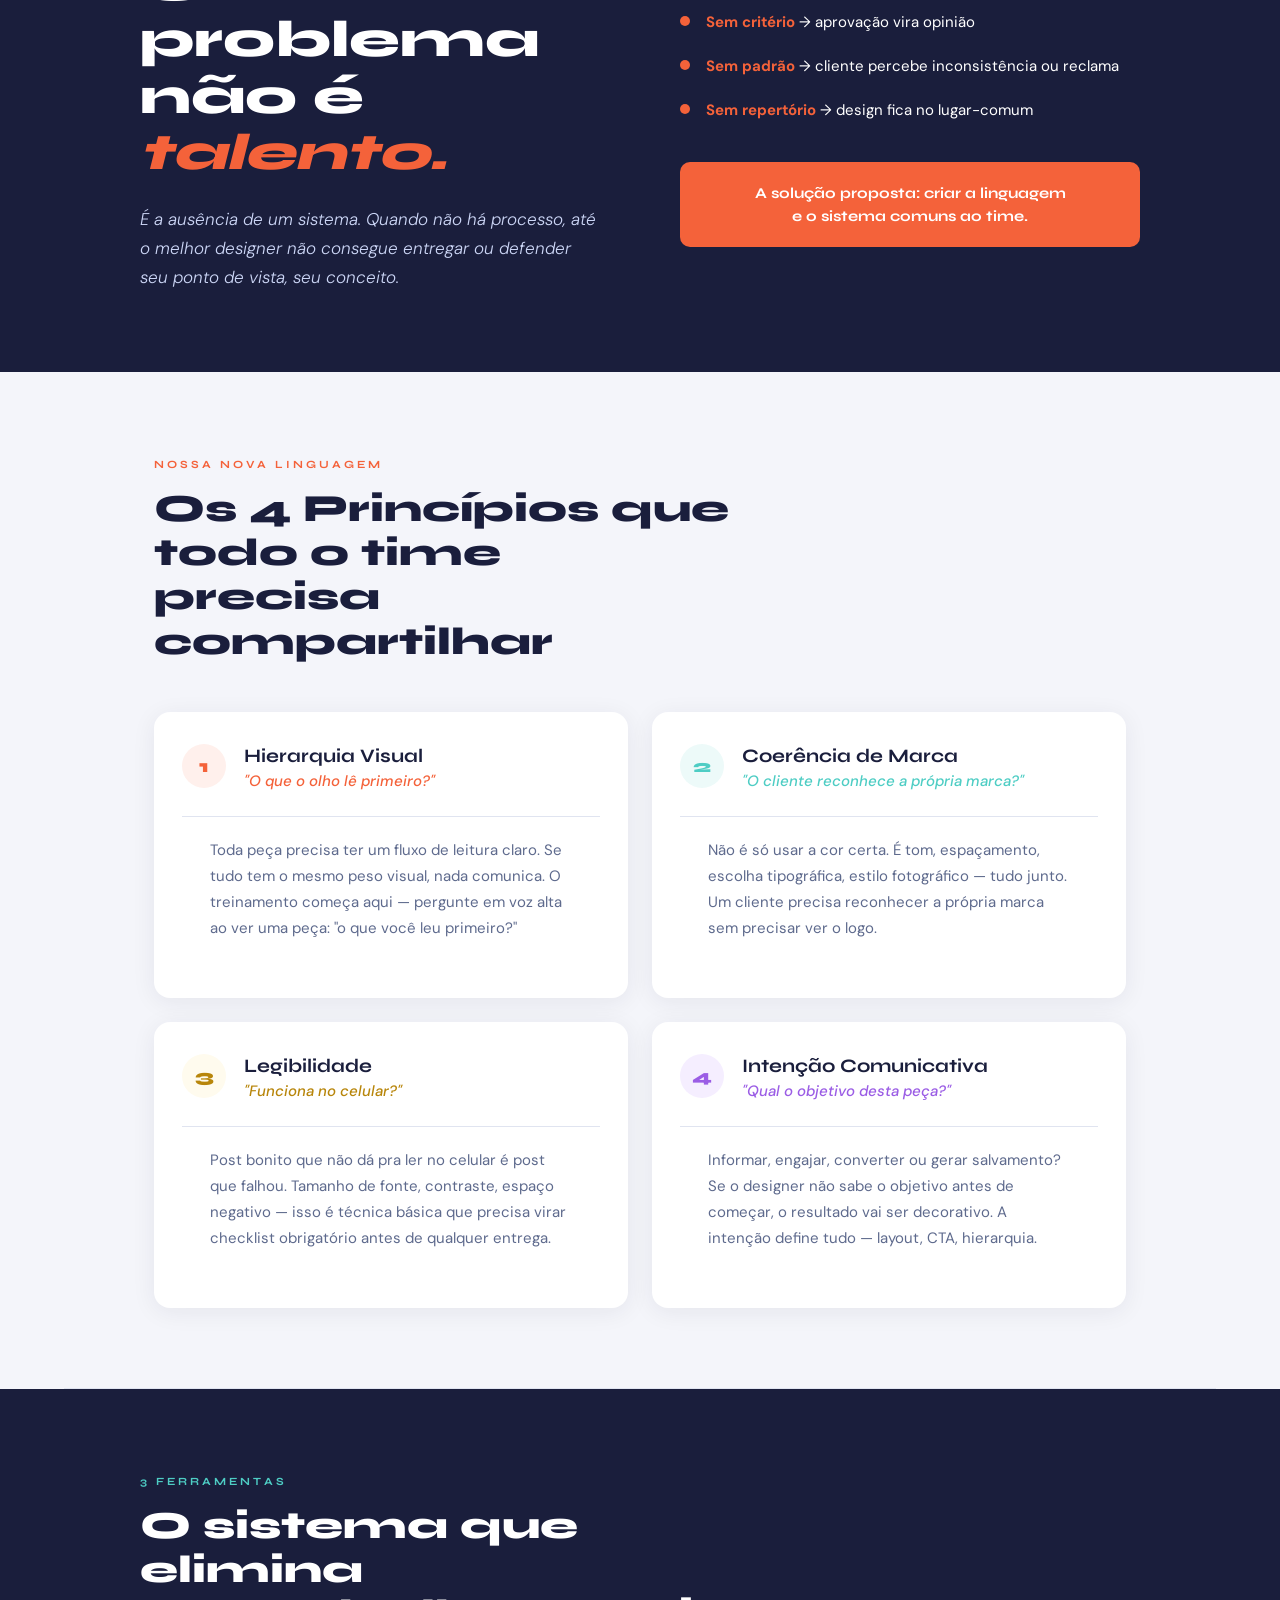
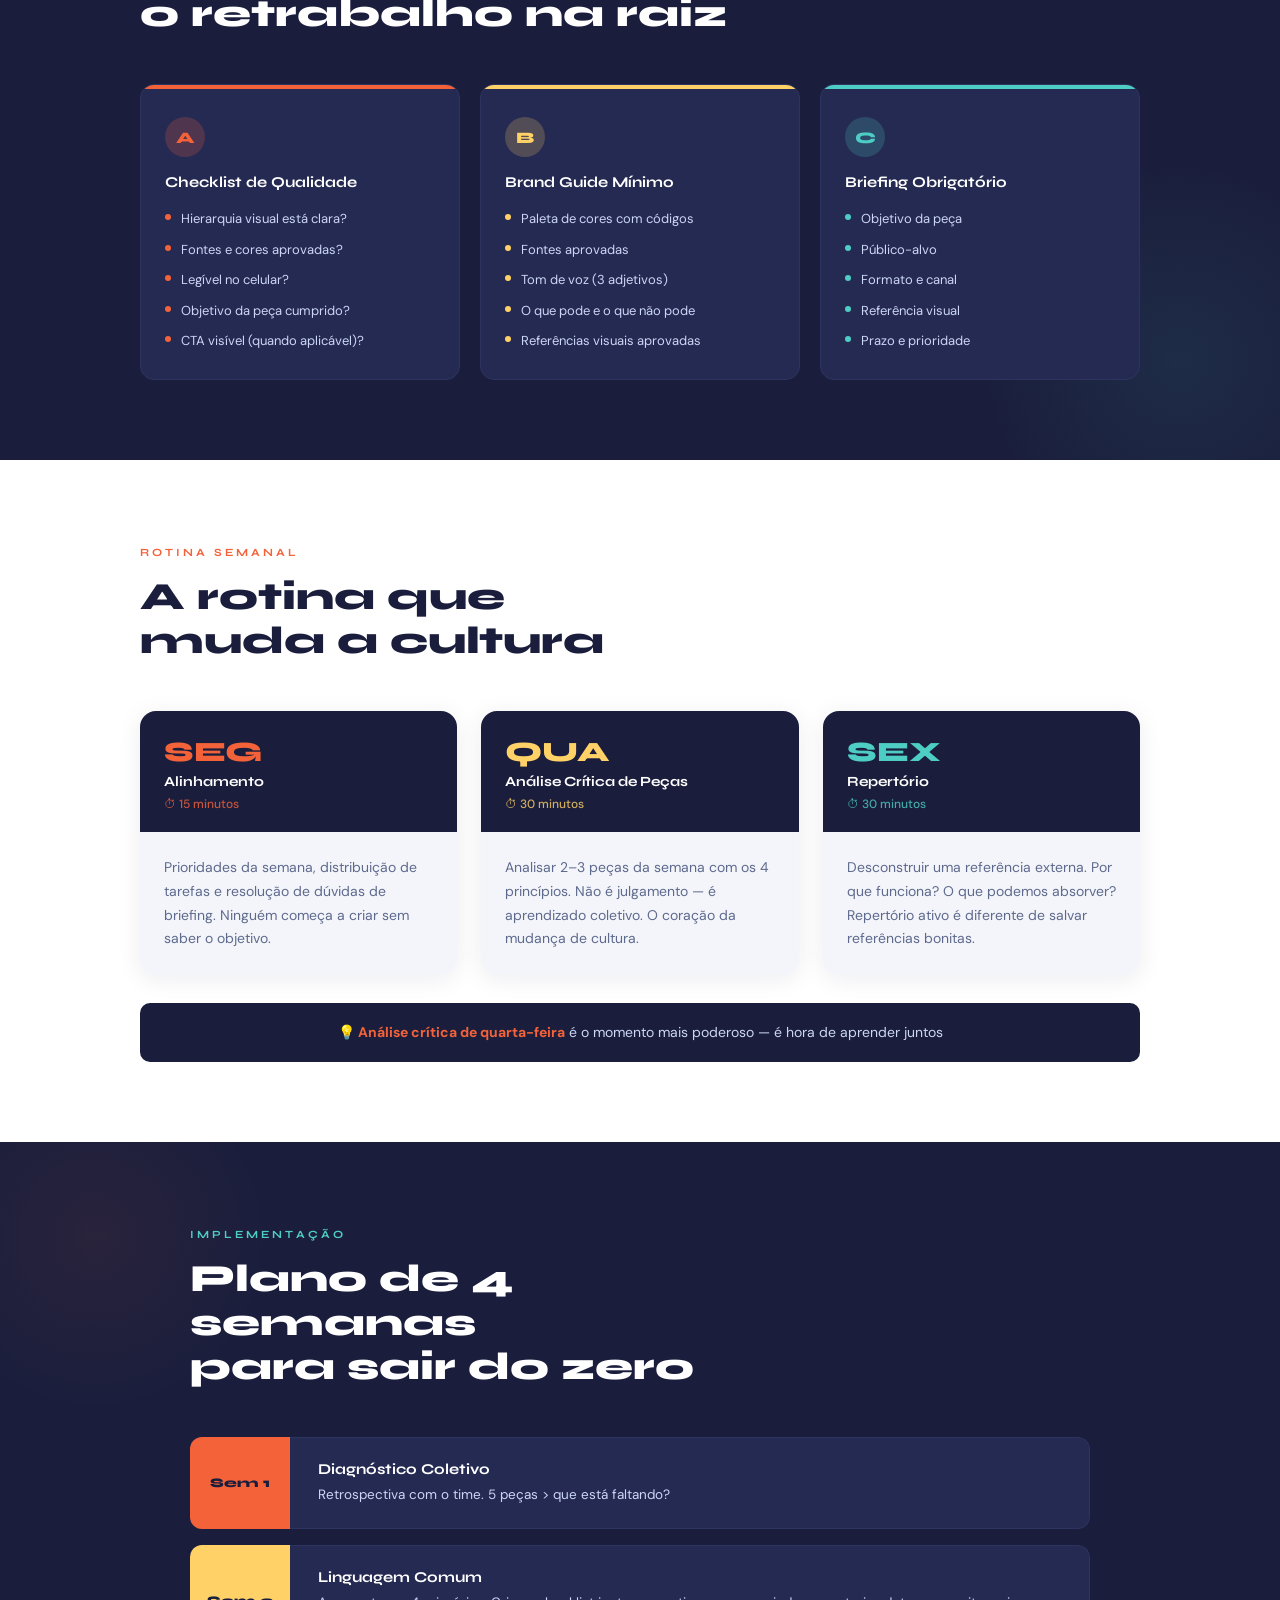
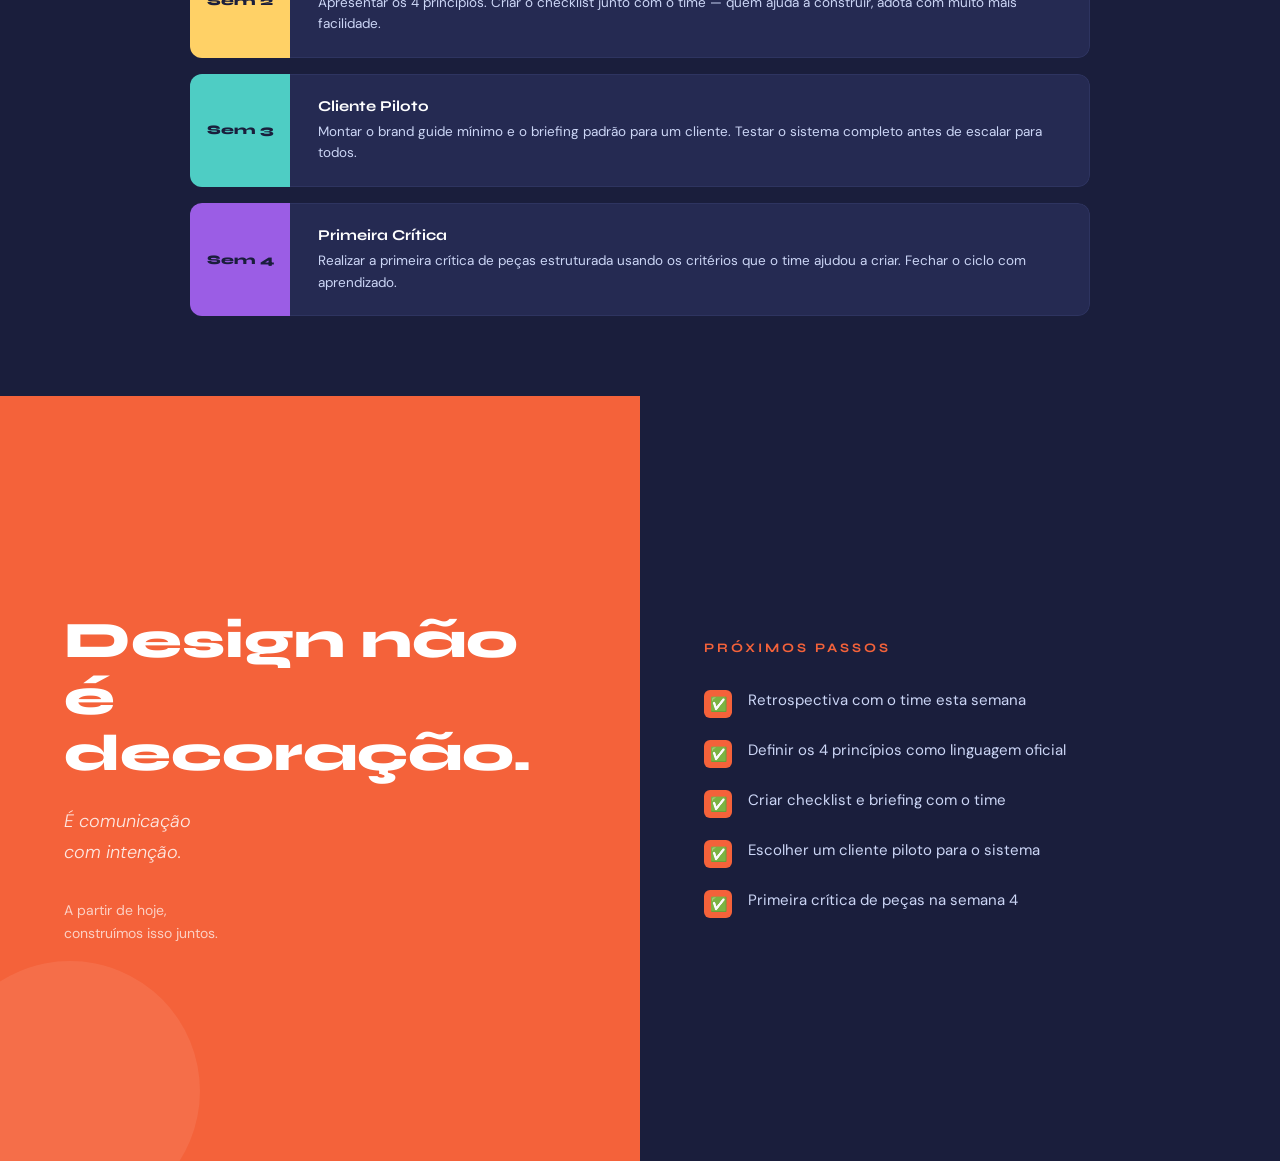
==== commit 2159ed01: "fix: reordena menu — Fundamentos após Intenção" ====
--- a/diagnostico-time-design.html
+++ b/diagnostico-time-design.html
@@ -1133,9 +1133,9 @@
     </a>
     <nav class="site-header-nav" aria-label="Navegação principal">
       <a href="index.html">Início</a>
-      <a href="fundamentosdodesign.html">Fundamentos</a>
       <a href="diagnostico-time-design.html" class="active">Diagnóstico</a>
       <a href="intencao-comunicativa.html">Intenção</a>
+      <a href="fundamentosdodesign.html">Fundamentos</a>
     </nav>
     <button class="nav-hamburger" id="nav-hamburger" aria-label="Menu" aria-expanded="false">≡</button>
   </header>
